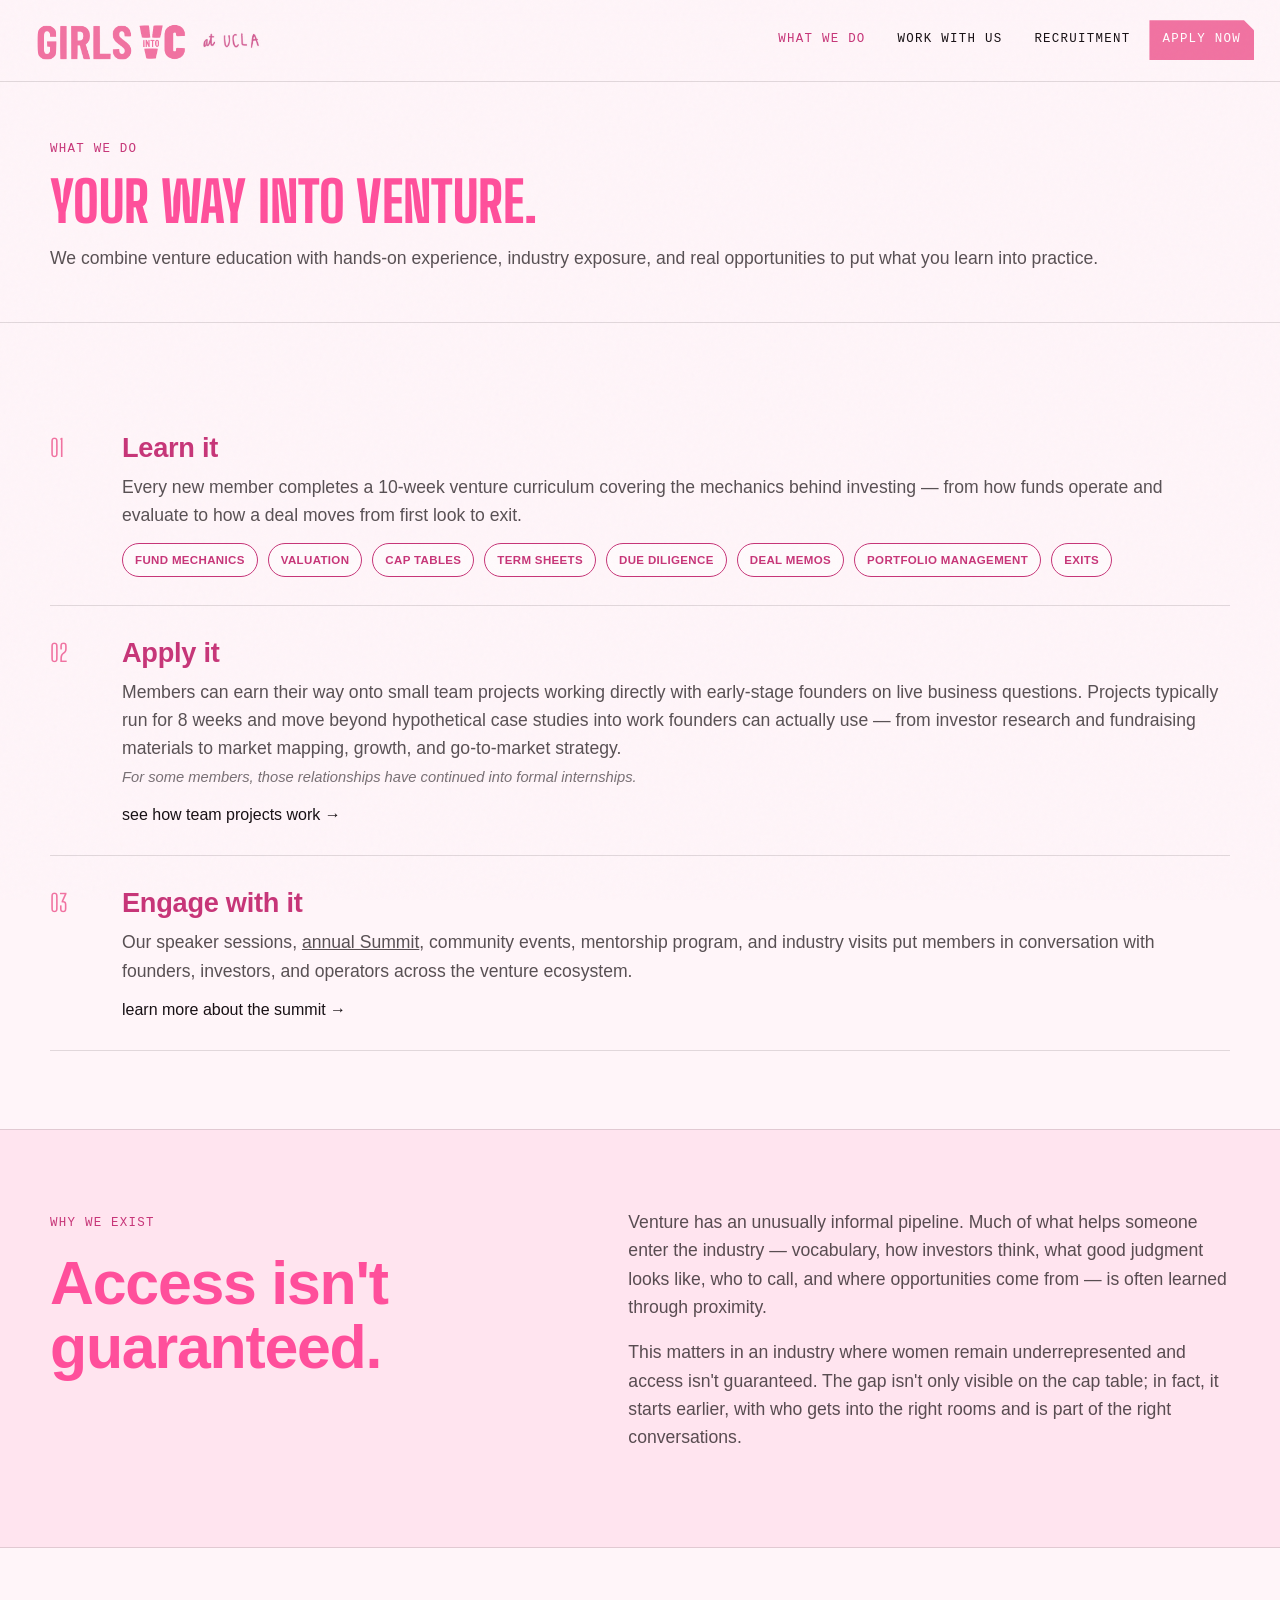
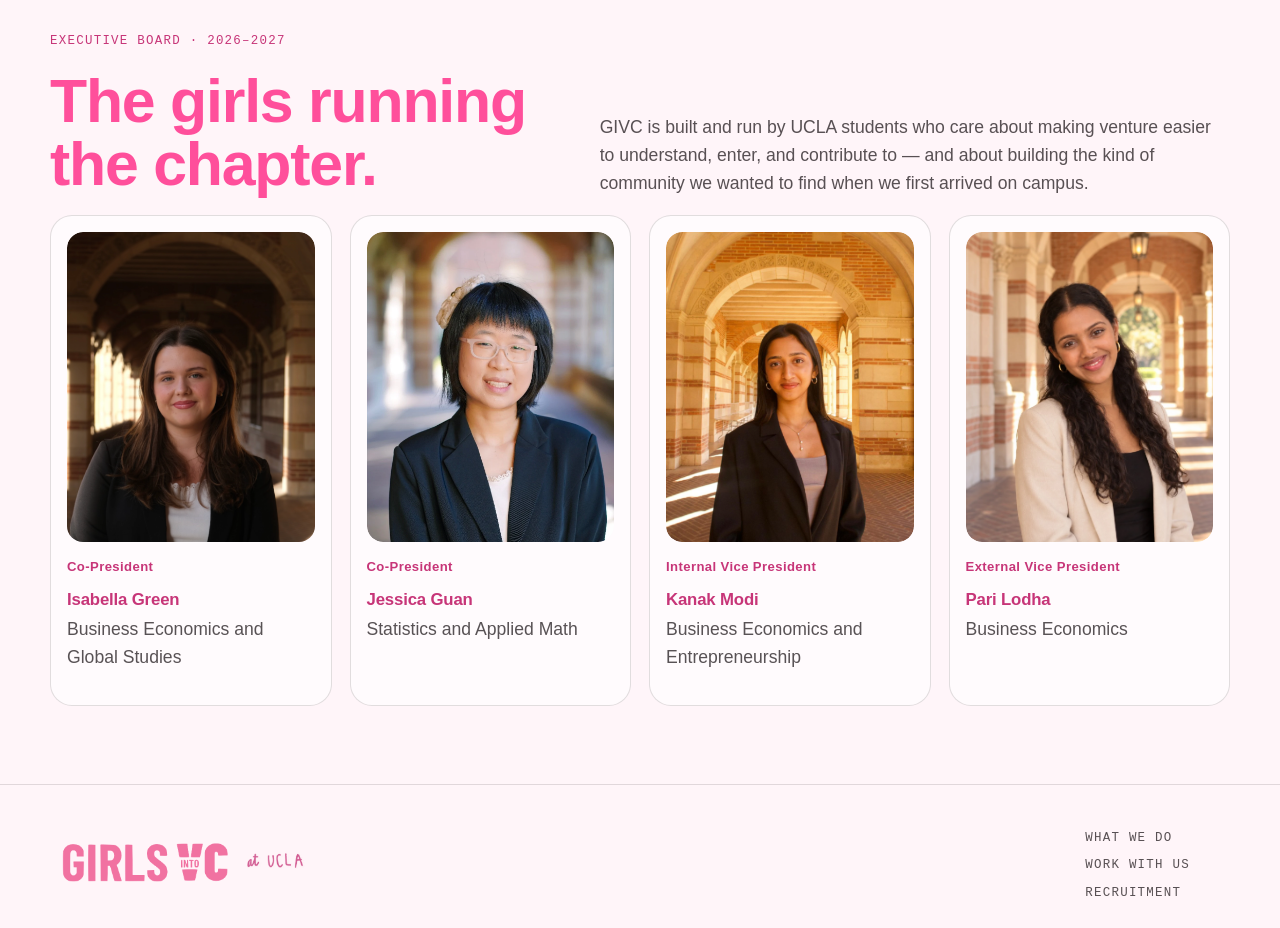
==== about.html @ 2d89b0a5 "Fix testimonial spacing/casing, update Kanak's major, trim recruitment copy - Loosen the gap/margin " ====
<!DOCTYPE html>
<html lang="en">
<head>
<meta charset="UTF-8">
<meta name="viewport" content="width=device-width, initial-scale=1.0">
<title>What We Do | Girls Into VC at UCLA</title>
<meta name="description" content="What Girls Into VC at UCLA actually does — the curriculum, the projects, the team behind it.">
<link rel="stylesheet" href="styles.css">
</head>
<body>
  <nav class="site-nav">
    <a class="nav-logo" href="index.html" aria-label="Girls Into VC at UCLA home">
      <img src="images/givc-logo-transparent.png" alt="Girls Into VC">
      <img class="at-ucla-badge" src="images/at-ucla-pink-text.webp" alt="at UCLA">
    </a>
    <button class="nav-toggle" type="button" aria-label="Open menu" aria-expanded="false"><span></span></button>
    <div class="nav-links" aria-label="Primary navigation">
      <a class="current" href="about.html">what we do</a>
      <a href="work-with-us.html">work with us</a>
      <a href="recruitment.html">recruitment</a>
      <a class="nav-cta" href="recruitment.html#apply">apply now</a>
    </div>
  </nav>

  <header class="page-hero hero-compact">
    <div class="wrap reveal">
      <p class="eyebrow">what we do</p>
      <h1>Your way into venture.</h1>
      <p>We combine venture education with hands-on experience, industry exposure, and real opportunities to put what you learn into practice.</p>
    </div>
  </header>

  <main>
    <!-- THE FOUR STEPS -->
    <section class="section">
      <div class="wrap">
        <div class="staircase">
          <article class="staircase-step reveal">
            <span class="staircase-num">01</span>
            <div class="staircase-body">
              <h3>Learn it</h3>
              <p>Every new member completes a 10-week venture curriculum covering the mechanics behind investing — from how funds operate and evaluate to how a deal moves from first look to exit.</p>
              <div class="hero-kicker" style="margin-top:14px; margin-bottom:0;">
                <span class="pill" style="text-transform:uppercase;">fund mechanics</span>
                <span class="pill" style="text-transform:uppercase;">valuation</span>
                <span class="pill" style="text-transform:uppercase;">cap tables</span>
                <span class="pill" style="text-transform:uppercase;">term sheets</span>
                <span class="pill" style="text-transform:uppercase;">due diligence</span>
                <span class="pill" style="text-transform:uppercase;">deal memos</span>
                <span class="pill" style="text-transform:uppercase;">portfolio management</span>
                <span class="pill" style="text-transform:uppercase;">exits</span>
              </div>
            </div>
          </article>

          <article class="staircase-step reveal">
            <span class="staircase-num">02</span>
            <div class="staircase-body">
              <h3>Apply it</h3>
              <p>Members can earn their way onto small team projects working directly with early-stage founders on live business questions. Projects typically run for 8 weeks and move beyond hypothetical case studies into work founders can actually use — from investor research and fundraising materials to market mapping, growth, and go-to-market strategy.</p>
              <p style="font-style:italic; color:var(--muted); font-size:0.92rem;">For some members, those relationships have continued into formal internships.</p>
              <a href="work-with-us.html#testimonials" class="quicklinks" style="display:inline-block; margin-top:8px;">see how team projects work →</a>
            </div>
          </article>

          <article class="staircase-step reveal">
            <span class="staircase-num">03</span>
            <div class="staircase-body">
              <h3>Engage with it</h3>
              <p>Our speaker sessions, <a href="https://docs.google.com/document/d/1oYAmvfQmkn3XnfbF5a9_8lpJH3d6oWMxMh4d_36EObQ/edit?tab=t.0#heading=h.f1riwa4eept9" target="_blank" rel="noopener" style="text-decoration:underline;">annual Summit</a>, community events, mentorship program, and industry visits put members in conversation with founders, investors, and operators across the venture ecosystem.</p>
              <a href="https://docs.google.com/document/d/1oYAmvfQmkn3XnfbF5a9_8lpJH3d6oWMxMh4d_36EObQ/edit?tab=t.0#heading=h.f1riwa4eept9" target="_blank" rel="noopener" class="quicklinks" style="display:inline-block; margin-top:8px;">learn more about the summit →</a>
            </div>
          </article>
        </div>
      </div>
    </section>

    <!-- WHY WE EXIST -->
    <section class="section pink">
      <div class="wrap split">
        <div class="reveal">
          <p class="eyebrow">why we exist</p>
          <h2>Access isn't guaranteed.</h2>
        </div>
        <div class="reveal">
          <p class="body-copy">Venture has an unusually informal pipeline. Much of what helps someone enter the industry — vocabulary, how investors think, what good judgment looks like, who to call, and where opportunities come from — is often learned through proximity.</p>
          <p class="body-copy">This matters in an industry where women remain underrepresented and access isn't guaranteed. The gap isn't only visible on the cap table; in fact, it starts earlier, with who gets into the right rooms and is part of the right conversations.</p>
        </div>
      </div>
    </section>

    <!-- EXECUTIVE BOARD -->
    <section class="section" id="board">
      <div class="wrap">
        <div class="section-head reveal">
          <div>
            <p class="eyebrow">executive board · 2026–2027</p>
            <h2>The girls running the chapter.</h2>
          </div>
          <p class="body-copy">GIVC is built and run by UCLA students who care about making venture easier to understand, enter, and contribute to — and about building the kind of community we wanted to find when we first arrived on campus.</p>
        </div>
        <div class="exec-grid">
          <article class="exec-card reveal">
            <div class="exec-photo"><img src="images/board/isabella-green.webp" alt="Isabella Green" style="width:100%; height:100%; object-fit:cover; border-radius:16px;"></div>
            <p class="member-meta" style="text-transform:none;">Co-President</p>
            <h3>Isabella Green</h3>
            <p style="margin-top:4px;">Business Economics and Global Studies</p>
          </article>
          <article class="exec-card reveal">
            <div class="exec-photo"><img src="images/board/jessica-guan.webp" alt="Jessica Guan" style="width:100%; height:100%; object-fit:cover; border-radius:16px;"></div>
            <p class="member-meta" style="text-transform:none;">Co-President</p>
            <h3>Jessica Guan</h3>
            <p style="margin-top:4px;">Statistics and Applied Math</p>
          </article>
          <article class="exec-card reveal">
            <div class="exec-photo"><img src="images/board/kanak-modi.webp" alt="Kanak Modi" style="width:100%; height:100%; object-fit:cover; border-radius:16px;"></div>
            <p class="member-meta" style="text-transform:none;">Internal Vice President</p>
            <h3>Kanak Modi</h3>
            <p style="margin-top:4px;">Business Economics and Entrepreneurship</p>
          </article>
          <article class="exec-card reveal">
            <div class="exec-photo"><img src="images/board/pari-lodha.webp" alt="Pari Lodha" style="width:100%; height:100%; object-fit:cover; border-radius:16px;"></div>
            <p class="member-meta" style="text-transform:none;">External Vice President</p>
            <h3>Pari Lodha</h3>
            <p style="margin-top:4px;">Business Economics</p>
          </article>
        </div>
      </div>
    </section>

  </main>

  <footer class="site-footer">
    <div class="wrap footer-grid">
      <a class="footer-logo" href="index.html"><img src="images/givc-logo-transparent.png" alt="Girls Into VC"><img class="at-ucla-badge" src="images/at-ucla-pink-text.webp" alt="at UCLA"></a>
      <div class="footer-links">
        <a href="about.html">what we do</a>
        <a href="work-with-us.html">work with us</a>
        <a href="recruitment.html">recruitment</a>
      </div>
    </div>  </footer>
  <script src="script.js"></script>
</body>
</html>
---- styles.css ----
@import url('https://fonts.googleapis.com/css2?family=Big+Shoulders+Display:wght@600;700;800;900&family=Inter:ital,wght@0,400;0,500;0,600;0,700;0,800;1,500&display=swap');

:root {
  --pink: #f172a1;
  --pink-deep: #c73578;
  --pink-hot: #ff4f9b;
  --pink-pale: #ffe4ef;
  --pink-wash: #fff5f9;
  --white: #ffffff;
  --ink: #171014;
  --muted: rgba(23, 16, 20, 0.58);
  --muted-strong: rgba(23, 16, 20, 0.72);
  --line: rgba(23, 16, 20, 0.13);
  --line-light: rgba(255, 255, 255, 0.34);
  --glass: rgba(255, 255, 255, 0.22);
  --container: 1180px;
  --taupe: #e6e2d9;
  /* One font, one job: the system (Apple) font reads everywhere. Big Shoulders
     Display is the single exception, reserved for titles so it keeps its punch. */
  --font-display: "Big Shoulders Display", "Arial Narrow", sans-serif;
  --font-sans: -apple-system, BlinkMacSystemFont, "SF Pro Text", "Helvetica Neue", "Segoe UI", sans-serif;
  --font-mono: ui-monospace, SFMono-Regular, "SF Mono", Menlo, Consolas, monospace;
  --ease: cubic-bezier(0.22, 1, 0.36, 1);

  /* Type scale — every small/UI text size on the site maps to one of these
     seven steps. Reach for a token before adding a new one-off rem value. */
  --text-3xs: 0.68rem;
  --text-2xs: 0.72rem;
  --text-xs: 0.76rem;
  --text-sm: 0.78rem;
  --text-base: 0.82rem;
  --text-md: 0.9rem;
  --text-lg: 1rem;
  /* The one shared size for a page's <h1> — every interior page uses the
     compact hero pattern, so there's a single hero-heading tier, not three. */
  --h1-size: clamp(2.1rem, 5.4vw, 3.5rem);
}

* { box-sizing: border-box; }

html { scroll-behavior: smooth; }

body {
  margin: 0;
  background: var(--pink-wash);
  color: var(--ink);
  font-family: var(--font-sans);
  font-size: 16px;
  font-weight: 400;
  line-height: 1.6;
  letter-spacing: 0;
  -webkit-font-smoothing: antialiased;
  overflow-x: hidden;
}

body::selection,
::selection {
  background: var(--ink);
  color: var(--white);
}

img { display: block; max-width: 100%; }
a { color: inherit; text-decoration: none; }
button { font: inherit; }
button { border: 0; background: none; color: inherit; cursor: pointer; }

body::before {
  content: "";
  position: fixed;
  inset: 0;
  z-index: 9000;
  opacity: 0.025;
  pointer-events: none;
  background-image: url("data:image/svg+xml,%3Csvg viewBox='0 0 256 256' xmlns='http://www.w3.org/2000/svg'%3E%3Cfilter id='n'%3E%3CfeTurbulence type='fractalNoise' baseFrequency='0.9' numOctaves='3' stitchTiles='stitch'/%3E%3C/filter%3E%3Crect width='100%25' height='100%25' filter='url(%23n)'/%3E%3C/svg%3E");
}

.wrap {
  width: min(100% - 32px, var(--container));
  margin: 0 auto;
}

.site-nav {
  position: sticky;
  top: 0;
  z-index: 40;
  display: flex;
  align-items: center;
  justify-content: space-between;
  min-height: 72px;
  padding: 12px 16px;
  border-bottom: 1px solid var(--line);
  background: rgba(255, 245, 249, 0.76);
  backdrop-filter: blur(24px) saturate(1.4);
}

.nav-logo {
  display: inline-flex;
  align-items: center;
  min-height: 44px;
  gap: 3px;
}

.nav-logo img { width: 170px; height: auto; }

.pill,
.small-caps,
.member-meta {
  font-family: var(--font-sans);
  font-weight: 600;
  letter-spacing: 0.03em;
  text-transform: lowercase;
}

/* "at UCLA" badge — the plain hand-drawn wordmark from Figma, recolored to
   --pink-deep so it reads against the pink-wash nav/footer background. */
.nav-logo img.at-ucla-badge,
.footer-logo img.at-ucla-badge {
  height: 19px;
  width: auto;
  flex-shrink: 0;
  margin-left: 2px;
}

.nav-toggle {
  display: grid;
  place-items: center;
  width: 46px;
  height: 46px;
  border: 1px solid var(--line);
  border-radius: 999px;
  background: rgba(255, 255, 255, 0.72);
}

.nav-toggle span,
.nav-toggle::before,
.nav-toggle::after {
  content: "";
  width: 18px;
  height: 2px;
  border-radius: 99px;
  background: var(--ink);
  transition: transform 220ms var(--ease), opacity 220ms ease;
}

.nav-toggle { gap: 4px; }
.site-nav.open .nav-toggle span { opacity: 0; }
.site-nav.open .nav-toggle::before { transform: translateY(6px) rotate(45deg); }
.site-nav.open .nav-toggle::after { transform: translateY(-6px) rotate(-45deg); }

.nav-links {
  position: fixed;
  inset: 72px 12px auto 12px;
  display: grid;
  gap: 8px;
  padding: 10px;
  border: 1px solid var(--line);
  border-radius: 18px;
  background: rgba(255, 255, 255, 0.84);
  backdrop-filter: blur(22px) saturate(1.3);
  box-shadow: 0 24px 70px rgba(199, 53, 120, 0.18);
  opacity: 0;
  pointer-events: none;
  transform: translateY(-10px);
  transition: opacity 220ms ease, transform 220ms var(--ease);
}

.site-nav.open .nav-links {
  opacity: 1;
  pointer-events: auto;
  transform: translateY(0);
}

.nav-links a {
  position: relative;
  display: flex;
  align-items: center;
  min-height: 44px;
  padding: 0 12px;
  border-radius: 12px;
  color: var(--ink);
}

.nav-links a:hover,
.nav-links a.current {
  color: var(--pink-deep);
}

/* Shared mono-label treatment — nav links, buttons, eyebrows, and footer
   links are all the same UI-chrome type (mono, uppercase, tracked out), so
   they share one declaration instead of each re-stating it. */
.eyebrow,
.btn,
.terra-cta,
.nav-links a,
.footer-links a {
  font-family: var(--font-mono);
  font-weight: 500;
  font-size: var(--text-sm);
  letter-spacing: 0.1em;
  text-transform: uppercase;
}

.nav-links a.nav-cta {
  justify-content: center;
  border-radius: 0;
  clip-path: polygon(0 0, calc(100% - 10px) 0, 100% 10px, 100% 100%, 0 100%);
  background: var(--pink) !important;
  color: var(--white) !important;
}

.nav-links a.nav-cta:hover {
  background: var(--pink-deep) !important;
}

h1, h2, h3, p { margin-top: 0; }

h1 {
  margin-bottom: 18px;
  color: var(--pink-hot);
  font-family: var(--font-display);
  font-weight: 800;
  letter-spacing: 0;
  text-transform: uppercase;
  font-size: var(--h1-size);
  line-height: 0.86;
}

h2 {
  margin-bottom: 18px;
  color: var(--pink-hot);
  font-family: var(--font-sans);
  font-weight: 800;
  letter-spacing: -0.02em;
  text-transform: none;
  font-size: clamp(2.1rem, 5.4vw, 3.8rem);
  line-height: 1.05;
}

h3 {
  margin-bottom: 10px;
  color: var(--pink-deep);
  font-family: var(--font-sans);
  font-weight: 600;
  letter-spacing: -0.01em;
  text-transform: none;
  font-size: clamp(1.3rem, 3vw, 1.7rem);
  line-height: 1.25;
}

p,
.body-copy,
.faq p,
.client-card p {
  color: var(--muted-strong);
  font-size: clamp(1rem, 1.4vw, 1.1rem);
  line-height: 1.6;
}

.lead {
  max-width: 720px;
  color: var(--ink);
  font-weight: 400;
  font-size: clamp(1.35rem, 2.6vw, 1.85rem);
  line-height: 1.45;
}

.body-copy { max-width: 640px; }

.section { padding: 78px 0; }
.section.pink {
  background: var(--pink-pale);
  border-block: 1px solid var(--line);
}

.eyebrow {
  display: inline-flex;
  align-items: center;
  margin: 0 0 18px;
  color: var(--pink-deep);
}

.eyebrow-lg { font-size: var(--text-lg); letter-spacing: 0.01em; }

/* Home page teaser titles ("Who are WE", "For INDUSTRY", "Apply NOW") — since
   those sections dropped their H2s, the eyebrow is now the section's title,
   so it reads much larger than the standard small-caps label size. Set in
   the Apple system font (not the mono UI-label font) in black, sentence
   case, with only the key word highlighted by .eyebrow-highlight below. */
.eyebrow-xl {
  font-family: var(--font-sans);
  font-weight: 800;
  text-transform: none;
  letter-spacing: -0.01em;
  color: var(--ink);
  font-size: clamp(1.8rem, 4.5vw, 2.75rem);
  margin-bottom: 0;
}

/* The one emphasized word in a home-page title — same sentence case as the
   rest of the heading, sitting on the hand-drawn pink oval asset so the oval
   always tracks the highlighted word. line-height:1 keeps the box hugging
   the glyphs instead of inheriting body's 1.6, which was inflating the oval. */
.eyebrow-highlight {
  position: relative;
  display: inline-block;
  min-width: 2.2em;
  text-align: center;
  line-height: 1;
  text-transform: none;
  padding: 0.12em 0.32em;
}

.eyebrow-highlight::before {
  content: "";
  position: absolute;
  z-index: -1;
  inset: -0.05em -0.15em;
  background: url("images/oval-highlight.webp") center / 100% 100% no-repeat;
}

/* Landing screen — Terra Labs hero layout (dot-matrix field, mono UI chrome), in pink */
.terra-hero {
  position: relative;
  overflow: hidden;
  isolation: isolate;
  background: var(--pink-wash);
  margin-bottom: 36px;
}

.terra-hero-inner {
  position: relative;
  z-index: 1;
  max-width: 640px;
  margin: 0 auto;
  text-align: center;
  padding-top: 36px;
  padding-bottom: 0;
}

/* Matches the hero-stamp-to-subhead gap (36px) exactly, instead of
   stacking the default .section padding-top (78px) on top of it. */

/* Hero stamp — the GIVC wordmark lockup from the givcucla Figma file:
   a torn-edge "stamp" card (the jagged silhouette is baked into the
   exported PNG's alpha channel, not a CSS clip-path) filled with the
   brand's halftone pink texture, with the white logo + a handwritten
   "at UCLA" tag centered on top. Full-bleed, edge to edge — no page
   margin around it. */
.hero-stamp {
  position: relative;
  width: 100%;
  aspect-ratio: 1319 / 546;
}

.hero-stamp-bg {
  display: block;
  width: 100%;
  height: 100%;
  object-fit: cover;
}

.hero-stamp-content {
  position: absolute;
  inset: 0;
  display: flex;
  flex-direction: column;
  align-items: center;
  justify-content: center;
  gap: 8px;
}

.hero-stamp-logo {
  width: 58%;
  height: auto;
}

.hero-stamp-tag {
  width: clamp(120px, 22vw, 170px);
  height: auto;
}

.terra-sub {
  font-family: var(--font-sans);
  font-size: clamp(1rem, 1.4vw, 1.1rem);
  line-height: 1.6;
  color: var(--muted-strong);
  max-width: 620px;
  margin: 0 auto 32px;
}

/* Hand-drawn highlighter oval around "UCLA" in the hero subhead — the
   actual marker-drawn asset from the givcucla Figma file (irregular,
   hand-drawn edges), not a CSS ellipse — reads far more charismatic. */
.oval-highlight {
  position: relative;
  display: inline-block;
  padding: 0 4px;
}

.oval-highlight::before {
  content: "";
  position: absolute;
  z-index: -1;
  inset: -0.2em -0.4em;
  background: url("images/oval-highlight.webp") center / 100% 100% no-repeat;
}

.terra-actions {
  display: flex;
  flex-wrap: wrap;
  justify-content: center;
  gap: 14px;
}

/* Shared button shape — a chamfered rectangle (top-right corner cut), not
   a pill. Every CTA sitewide (.btn and .terra-cta) uses this same silhouette
   so "join us" and "apply now" read as the same kind of button. */
.btn,
.terra-cta {
  clip-path: polygon(0 0, calc(100% - 16px) 0, 100% 16px, 100% 100%, 0 100%);
}

.terra-cta {
  display: inline-flex;
  align-items: center;
  gap: 8px;
  padding: 15px 26px;
  border: 1.5px solid var(--pink);
  color: var(--pink);
  background: var(--pink-wash);
  transition: background 220ms var(--ease), color 220ms var(--ease);
}

.terra-cta:hover { background: var(--pink); color: var(--white); }

.terra-cta-solid {
  background: var(--pink);
  color: var(--white);
}

.terra-cta-solid:hover { background: var(--pink-deep); color: var(--white); }

.hero-grid,
.split,
.section-head {
  display: grid;
  gap: 34px;
  align-items: start;
}

.hero-kicker {
  display: flex;
  flex-wrap: wrap;
  gap: 10px;
  margin-bottom: 18px;
}

.pill {
  display: inline-flex;
  align-items: center;
  min-height: 34px;
  padding: 0 12px;
  border: 1px solid currentColor;
  border-radius: 999px;
  background: rgba(255, 255, 255, 0.48);
  color: var(--pink-deep);
  font-size: var(--text-2xs);
}

.btn-row {
  display: flex;
  flex-wrap: wrap;
  gap: 12px;
}

.btn {
  display: inline-flex;
  align-items: center;
  justify-content: center;
  min-height: 50px;
  padding: 0 22px;
  border: 1px solid currentColor;
  line-height: 1;
  transition: transform 220ms var(--ease), background 220ms ease, color 220ms ease, border-color 220ms ease;
}

.btn:hover { transform: translateY(-2px); }
.btn-pink { background: var(--pink); color: var(--white); border-color: var(--pink); }
.btn-pink:hover { background: var(--pink-deep); border-color: var(--pink-deep); }
.btn-outline-pink { background: var(--white); color: var(--pink); border-color: var(--pink); }
.btn-outline-pink:hover { background: var(--pink); color: var(--white); }

.member-meta,
.small-caps {
  color: var(--pink-deep);
  font-size: var(--text-base);
}

.client-grid {
  display: grid;
  gap: 16px;
}

.client-card {
  padding: 28px;
  border: 1px solid var(--line);
  border-radius: 22px;
  background:
    radial-gradient(ellipse 120% 90% at 20% 0%, rgba(255, 79, 155, 0.08), transparent 65%),
    rgba(255, 255, 255, 0.78);
  box-shadow: 0 18px 54px rgba(199, 53, 120, 0.08);
  transition: transform 320ms var(--ease), box-shadow 320ms var(--ease), border-color 320ms ease;
}

.client-card:hover {
  transform: translateY(-4px);
  border-color: rgba(199, 53, 120, 0.28);
  box-shadow: 0 26px 64px rgba(199, 53, 120, 0.16);
}

/* Community section — a centered pile of polaroids. Opening the stack
   reveals a centered "meet the girls!" moment below the photos: the
   handwritten wordmark, the two star stickers, and a learn-more CTA, all
   fading in together. */
.community-photos {
  position: relative;
  text-align: center;
}

.community-star {
  position: absolute;
  width: 40px;
  height: auto;
  opacity: 0;
  transform: scale(0.5) rotate(-15deg);
  transition: opacity 360ms var(--ease) 80ms, transform 360ms var(--ease) 80ms;
  pointer-events: none;
  z-index: 5;
}

.community-mosaic.is-open .community-star {
  opacity: 1;
  transform: scale(1) rotate(-15deg);
}

.star-1 { top: 0; right: 8%; }
.star-2 { bottom: 4%; left: 6%; transform: scale(0.5) rotate(12deg); }
.community-mosaic.is-open .star-2 { transform: scale(1) rotate(12deg); }

.community-reveal {
  max-height: 0;
  opacity: 0;
  overflow: hidden;
  text-align: center;
  transition: max-height 420ms var(--ease), opacity 320ms var(--ease), margin-top 420ms ease;
}

.community-mosaic.is-open .community-reveal {
  max-height: 160px;
  opacity: 1;
  margin-top: 14px;
}

.community-reveal-text {
  display: inline-block;
  width: clamp(180px, 26vw, 260px);
  height: auto;
  margin: 12px auto 10px;
}

/* Scrapbook — a pile of polaroid prints, stacked to the right by default.
   Click (or Enter/Space) spreads them into a centered fan; click again to
   restack. Every .polaroid-wrap sits at a fixed anchor via absolute
   positioning, and only .transform moves — no layout shift — so both the
   stack and the spread animate smoothly. */
.polaroid-fan {
  position: relative;
  height: 360px;
  max-width: 720px;
  margin: 12px auto 0;
  cursor: pointer;
}

.polaroid-wrap {
  position: absolute;
  top: 0;
  left: 50%;
  transition: transform 480ms var(--ease);
}

.polaroid-wrap:nth-child(1) { transform: translateX(-50%) rotate(-6deg) translateY(4px); z-index: 4; }
.polaroid-wrap:nth-child(2) { transform: translateX(-50%) rotate(3deg); z-index: 3; }
.polaroid-wrap:nth-child(3) { transform: translateX(-50%) rotate(-2deg) translateY(3px); z-index: 2; }
.polaroid-wrap:nth-child(4) { transform: translateX(-50%) rotate(5deg) translateY(6px); z-index: 1; }

.polaroid-fan.is-open .polaroid-wrap:nth-child(1) { transform: translateX(calc(-50% - 250px)) rotate(-8deg); z-index: 1; }
.polaroid-fan.is-open .polaroid-wrap:nth-child(2) { transform: translateX(calc(-50% - 84px)) rotate(4deg); z-index: 2; }
.polaroid-fan.is-open .polaroid-wrap:nth-child(3) { transform: translateX(calc(-50% + 84px)) rotate(-3deg); z-index: 3; }
.polaroid-fan.is-open .polaroid-wrap:nth-child(4) { transform: translateX(calc(-50% + 250px)) rotate(9deg); z-index: 4; }

.polaroid {
  position: relative;
  width: 220px;
  padding: 12px 12px 46px;
  background: var(--pink-wash);
  border-radius: 2px;
  box-shadow: 0 4px 8px rgba(23, 16, 20, 0.12), 0 18px 34px rgba(23, 16, 20, 0.22);
  transition: transform 320ms var(--ease), box-shadow 320ms var(--ease);
}

.polaroid-fan.is-open .polaroid:hover {
  transform: translateY(-16px) scale(1.06);
  box-shadow: 0 26px 46px rgba(23, 16, 20, 0.3);
}

.polaroid img {
  display: block;
  width: 100%;
  aspect-ratio: 4 / 5;
  object-fit: cover;
  border-radius: 1px;
}

@media (max-width: 760px) {
  .polaroid-fan { height: 300px; }
  .polaroid { width: 168px; }
  .polaroid-fan.is-open .polaroid-wrap:nth-child(1) { transform: translateX(calc(-50% - 96px)) rotate(-8deg); }
  .polaroid-fan.is-open .polaroid-wrap:nth-child(2) { transform: translateX(calc(-50% - 32px)) rotate(4deg); }
  .polaroid-fan.is-open .polaroid-wrap:nth-child(3) { transform: translateX(calc(-50% + 32px)) rotate(-3deg); }
  .polaroid-fan.is-open .polaroid-wrap:nth-child(4) { transform: translateX(calc(-50% + 96px)) rotate(9deg); }
}

.testimonials-section {
  background: var(--pink-deep);
}

.testimonials-section > .wrap > .eyebrow { color: rgba(255, 255, 255, 0.85); }
.testimonials-section .eyebrow::before { background: rgba(255, 255, 255, 0.85); }

.tp-desc { color: rgba(255, 255, 255, 0.92); }
.testimonials-section .pill { background: rgba(255, 255, 255, 0.14); border-color: rgba(255, 255, 255, 0.32); color: #fff; }

.project-grid {
  display: grid;
  grid-template-columns: 1fr 1fr;
  gap: 18px;
  margin-top: 24px;
}

.project-card {
  background: rgba(255, 255, 255, 0.1);
  border: 1px solid rgba(255, 255, 255, 0.2);
  border-radius: 18px;
  padding: 22px;
}

.project-card-top {
  display: flex;
  align-items: center;
  gap: 16px;
  margin-bottom: 16px;
}

.project-card-top .small-caps {
  display: block;
  margin-bottom: 4px;
}

.tp-media-sm {
  flex-shrink: 0;
  width: 44px;
  height: 44px;
  border-radius: 50%;
  display: grid;
  place-items: center;
  color: rgba(255, 255, 255, 0.92);
  font-family: var(--font-display);
  font-size: 1.1rem;
}

/* Client logo badges — a real wordmark instead of a lettered avatar circle */
.tp-media-sm.tp-logo {
  width: 60px;
  height: 34px;
  border-radius: 8px;
  overflow: hidden;
}

.tp-logo img {
  width: 100%;
  height: 100%;
  object-fit: cover;
}

.project-card-top h3 { color: #fff; font-size: 1.02rem; margin-top: 2px; }
.project-card .small-caps { color: rgba(255, 255, 255, 0.7); text-transform: none; }
.tp-desc-sm { color: rgba(255, 255, 255, 0.9); font-size: var(--text-md); }

.testimonial-inline {
  margin-top: 12px;
  padding-top: 12px;
  border-top: 1px solid rgba(255, 255, 255, 0.22);
  color: #fff;
  font-style: italic;
  font-size: var(--text-md);
}

.testimonial-inline span {
  display: block;
  margin-top: 4px;
  font-style: normal;
  font-family: var(--font-sans);
  font-weight: 700;
  font-size: var(--text-2xs);
  text-transform: uppercase;
  letter-spacing: 0.04em;
  color: rgba(255, 255, 255, 0.7);
}

@media (max-width: 720px) {
  .project-grid { grid-template-columns: 1fr; }
}

.timeline-list { border-top: 1px solid var(--line); }

.timeline-row {
  display: flex;
  gap: 24px;
  align-items: baseline;
  padding: 16px 0;
  border-bottom: 1px solid var(--line);
}

.timeline-row .t-when {
  flex: 0 0 110px;
  display: flex;
  flex-direction: column;
  gap: 2px;
}

.timeline-row .t-date {
  font-family: var(--font-sans);
  font-weight: 800;
  font-size: var(--text-xs);
  letter-spacing: 0.04em;
  text-transform: uppercase;
  color: var(--pink-deep);
}

.timeline-row .t-time {
  font-family: var(--font-mono);
  font-size: var(--text-xs);
  color: var(--muted);
}

.timeline-row h3 {
  font-size: 1rem;
  margin-bottom: 0;
}

.timeline-row .t-tag {
  font-family: var(--font-mono);
  font-size: var(--text-3xs);
  font-weight: 500;
  color: var(--muted);
  text-transform: none;
}

@media (max-width: 560px) {
  .timeline-row { flex-direction: column; gap: 4px; }
  .timeline-row .t-when { flex: none; flex-direction: row; gap: 8px; }
}

.staircase { display: flex; flex-direction: column; }

.staircase-step {
  display: flex;
  gap: 24px;
  align-items: baseline;
  padding: 28px 0;
  border-bottom: 1px solid var(--line);
}

.staircase-num {
  flex-shrink: 0;
  width: 48px;
  font-family: var(--font-display);
  font-size: 1.5rem;
  color: var(--pink);
}

.staircase-body h3 { margin-bottom: 8px; }
.staircase-body p { margin-bottom: 4px; }

@media (max-width: 760px) {
  .staircase-step { flex-direction: column; gap: 8px; }
  .staircase-num { width: auto; }
}

.partner-grid {
  display: grid;
  grid-template-columns: repeat(2, 1fr);
  gap: 16px;
}

.partner-block {
  padding: 24px;
  border: 1px solid var(--line);
  border-radius: 16px;
  background: rgba(255, 255, 255, 0.6);
  transition: transform 220ms var(--ease), border-color 220ms ease, background 220ms ease;
}

.partner-num {
  display: block;
  margin-bottom: 10px;
  font-family: var(--font-display);
  font-size: 1.3rem;
  color: var(--pink);
}

.partner-block h3 { margin-bottom: 0; font-size: 1.1rem; }

.partner-block p {
  margin-top: 8px;
  color: var(--muted-strong);
  font-size: var(--text-md);
  line-height: 1.5;
}

.partner-block:hover {
  transform: translateY(-4px);
  border-color: rgba(199, 53, 120, 0.3);
  background: rgba(255, 255, 255, 0.85);
}

@media (max-width: 560px) {
  .partner-grid { grid-template-columns: 1fr; }
}

.quicklinks {
  display: flex;
  flex-wrap: wrap;
  gap: 20px;
  margin-top: 14px;
}

.quicklinks a {
  position: relative;
  color: var(--pink-deep);
  font-family: var(--font-sans);
  font-weight: 700;
  font-size: var(--text-base);
  letter-spacing: 0.02em;
  border-bottom: 1px solid currentColor;
  padding-bottom: 2px;
  transition: opacity 220ms ease;
}

.quicklinks a:hover { opacity: 0.65; }

.exec-grid {
  display: grid;
  grid-template-columns: repeat(2, 1fr);
  gap: 18px;
}

.exec-card {
  border: 1px solid var(--line);
  border-radius: 22px;
  padding: 16px;
  background: rgba(255, 255, 255, 0.6);
  transition: transform 320ms var(--ease), box-shadow 320ms var(--ease);
}

.exec-card:hover {
  transform: translateY(-4px);
  box-shadow: 0 26px 64px rgba(199, 53, 120, 0.16);
}

.exec-photo {
  display: grid;
  place-items: center;
  aspect-ratio: 4 / 5;
  margin-bottom: 14px;
  border-radius: 16px;
  overflow: hidden;
}

.exec-card h3 { margin-bottom: 0; font-size: 1.05rem; }

@media (min-width: 720px) {
  .exec-grid { grid-template-columns: repeat(4, 1fr); }
}

.page-hero {
  padding: 68px 0 44px;
  border-bottom: 1px solid var(--line);
  background: var(--pink-wash);
}

.page-hero .lead { max-width: 980px; }

.hero-compact { padding: 52px 0 32px; }

.faq {
  display: grid;
  gap: 10px;
  max-width: 880px;
}

.faq details {
  border: 1px solid var(--line);
  border-radius: 16px;
  background: var(--white);
  transition: border-color 220ms ease;
}

.faq details[open],
.faq details:hover {
  border-color: rgba(199, 53, 120, 0.3);
}

.faq summary {
  min-height: 58px;
  padding: 18px;
  color: var(--ink);
  cursor: pointer;
  font-weight: 600;
  font-size: 1.05rem;
}

.faq p {
  margin: 0;
  padding: 0 18px 18px;
}

.site-footer {
  padding: 44px 0 28px;
  background: var(--pink-wash);
  border-top: 1px solid var(--line);
}

.footer-grid {
  display: grid;
  gap: 28px;
  align-items: start;
}

.footer-contact {
  display: grid;
  gap: 12px;
}

.footer-contact .eyebrow { margin: 0; }

.footer-logo {
  display: inline-flex;
  align-items: center;
  gap: 3px;
}

.footer-logo img { width: 190px; }

.footer-socials {
  display: flex;
  align-items: center;
  gap: 14px;
}

.footer-socials a {
  display: flex;
  align-items: center;
  justify-content: center;
  transition: transform 220ms var(--ease);
}

.footer-socials a:hover { transform: translateY(-4px) scale(1.08); }

.footer-socials img {
  width: 32px;
  height: 32px;
  max-width: none;
  object-fit: contain;
  filter: drop-shadow(0 3px 8px rgba(23, 16, 20, 0.22));
}

.footer-links {
  display: grid;
  gap: 8px;
}

.footer-links a {
  display: inline-block;
  width: fit-content;
  color: var(--muted-strong);
}

.footer-links a:hover { color: var(--pink-deep); }

.reveal {
  opacity: 0;
  transform: translateY(24px);
  transition: opacity 700ms ease, transform 700ms var(--ease);
}

.reveal.visible {
  opacity: 1;
  transform: translateY(0);
}

@media (min-width: 720px) {
  .wrap { width: min(100% - 56px, var(--container)); }
  .hero-grid,
  .split { grid-template-columns: 0.95fr 1.05fr; }
  .section-head { grid-template-columns: 0.9fr 1.1fr; align-items: end; }
  .footer-grid { grid-template-columns: auto 1fr auto; align-items: start; gap: 40px; }
  .footer-links { justify-self: end; }
}

@media (min-width: 760px) {
  .site-nav { padding-inline: 20px; }
  .nav-toggle { display: none; }
  .nav-links {
    position: static;
    display: flex;
    align-items: center;
    gap: 2px;
    padding: 0;
    border: 0;
    border-radius: 0;
    background: transparent;
    box-shadow: none;
    opacity: 1;
    pointer-events: auto;
    transform: none;
    backdrop-filter: none;
  }
  .nav-links a { min-height: 40px; padding-inline: 10px; }
}

@media (min-width: 980px) {
  .site-nav { padding-inline: 26px; }
  .nav-links { gap: 6px; }
  .nav-links a { padding-inline: 13px; }
}

@media (max-width: 560px) {
  .at-ucla-badge { display: none; }
  .nav-logo img { width: 146px; }
}

@media (prefers-reduced-motion: reduce) {
  *, *::before, *::after {
    animation-duration: 0.01ms !important;
    animation-iteration-count: 1 !important;
    scroll-behavior: auto !important;
    transition-duration: 0.01ms !important;
  }
}
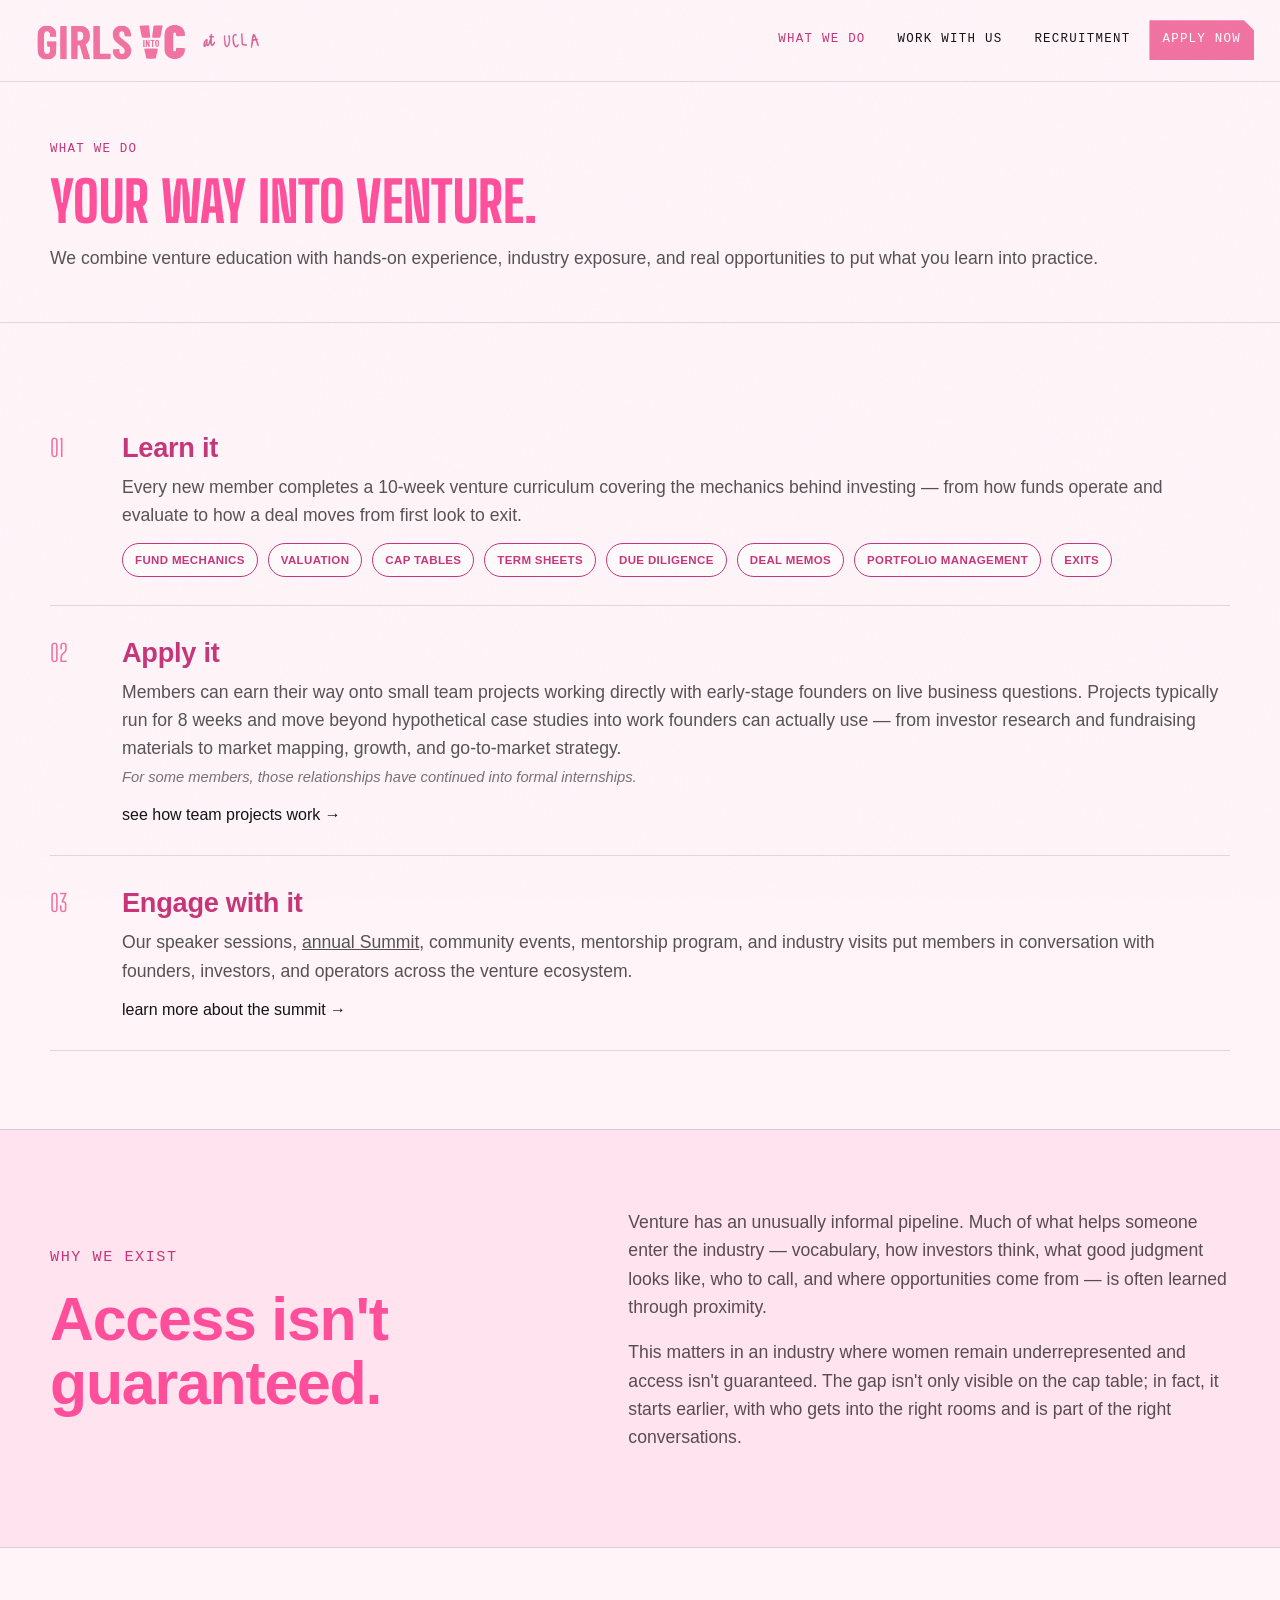
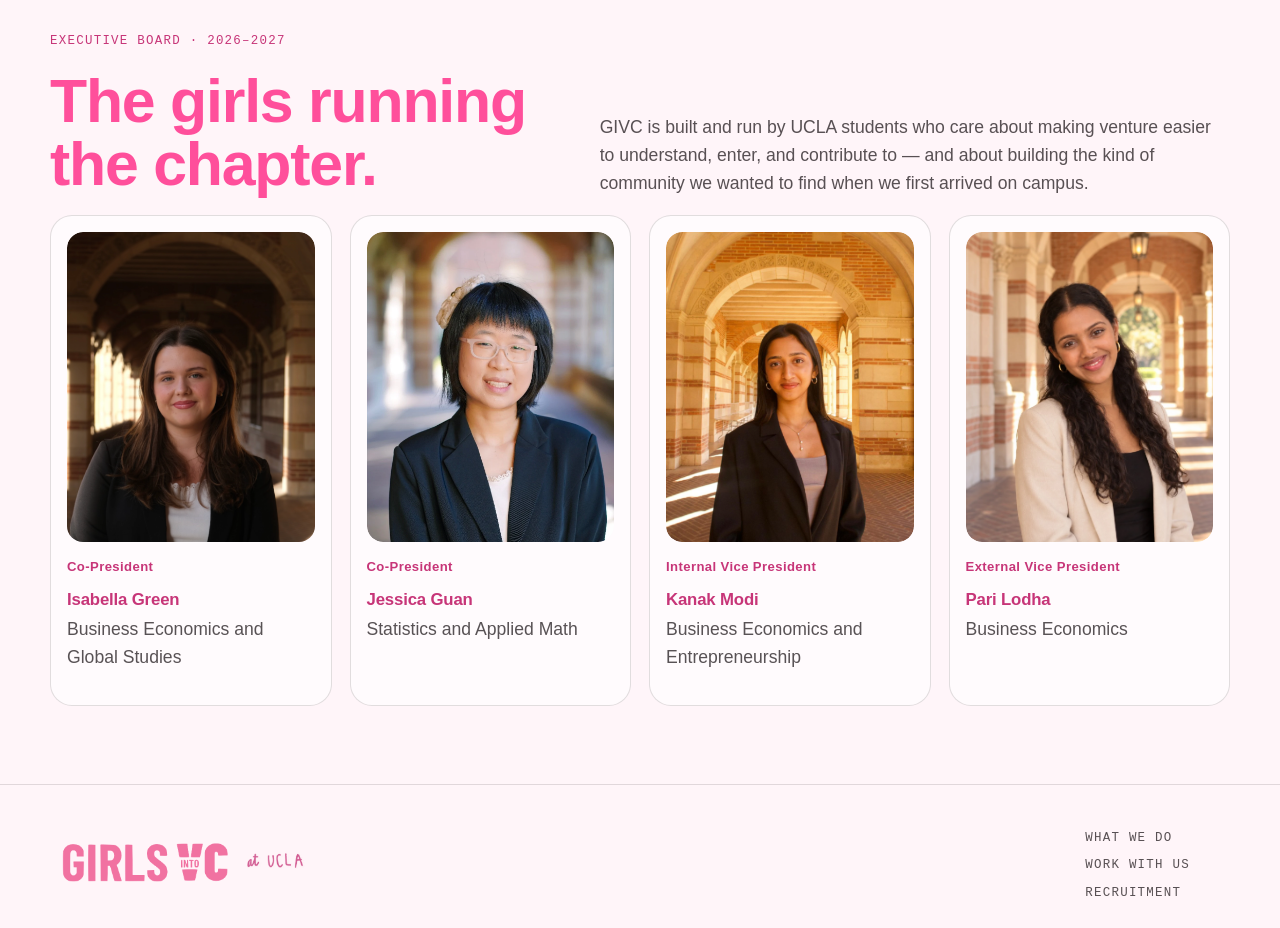
==== commit 9da47f12: "Wire up real apply form, update contact email, polish recruitment/about copy - Apply now on the recr" ====
--- a/about.html
+++ b/about.html
@@ -77,9 +77,9 @@
 
     <!-- WHY WE EXIST -->
     <section class="section pink">
-      <div class="wrap split">
+      <div class="wrap split" style="align-items:center;">
         <div class="reveal">
-          <p class="eyebrow">why we exist</p>
+          <p class="eyebrow" style="font-size:0.95rem;">why we exist</p>
           <h2>Access isn't guaranteed.</h2>
         </div>
         <div class="reveal">
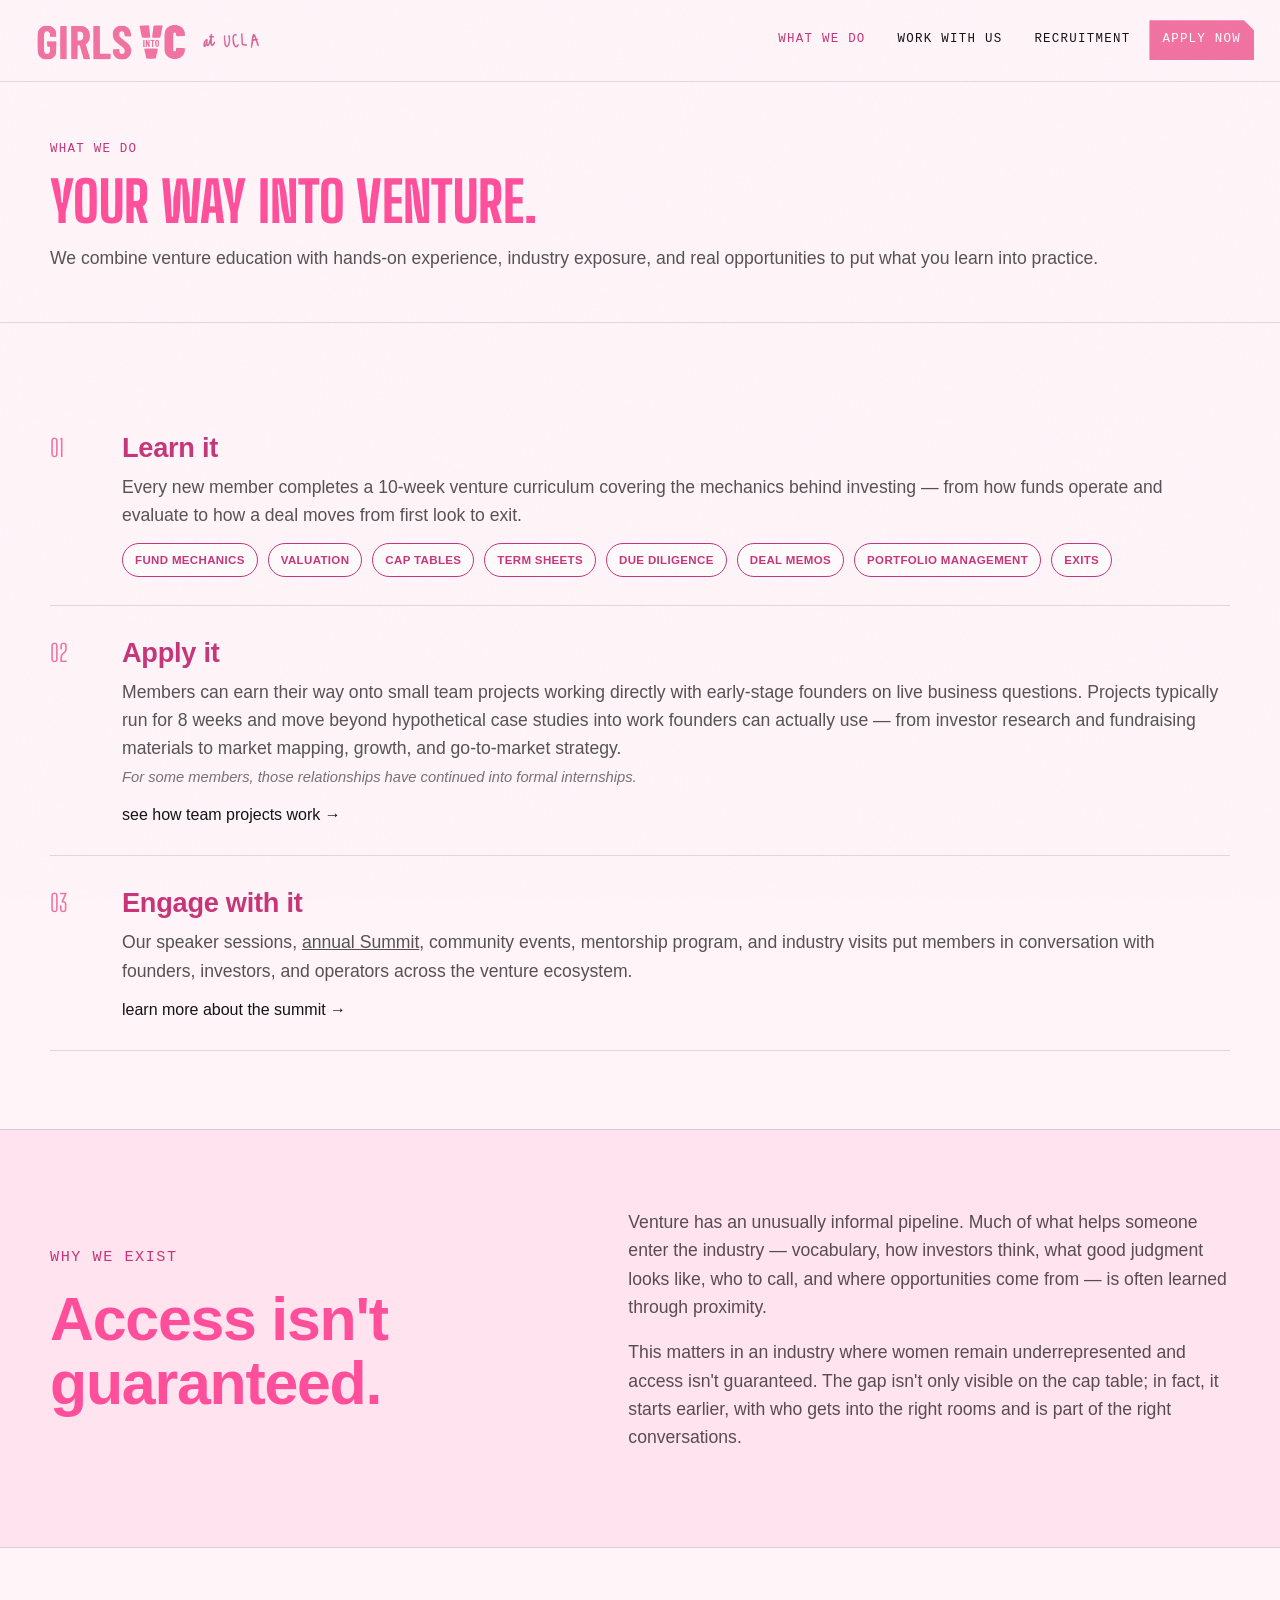
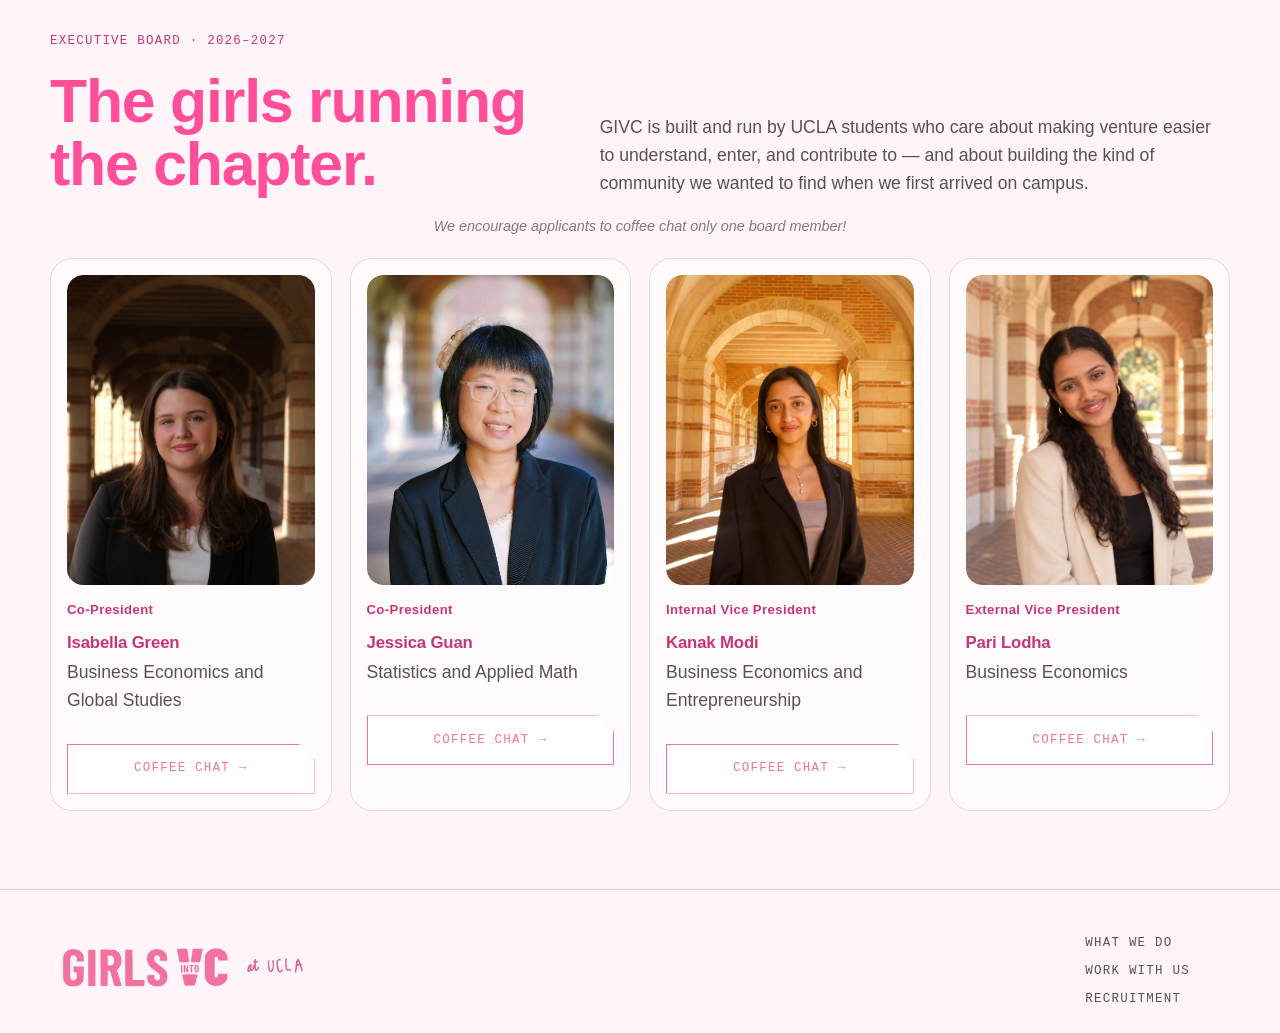
==== commit 18880686: "Restyle photo stack away from polaroid look, add board coffee chat links - Community photo stack dro" ====
--- a/about.html
+++ b/about.html
@@ -99,30 +99,35 @@
           </div>
           <p class="body-copy">GIVC is built and run by UCLA students who care about making venture easier to understand, enter, and contribute to — and about building the kind of community we wanted to find when we first arrived on campus.</p>
         </div>
+        <p class="reveal" style="text-align:center; font-style:italic; opacity:0.75; font-size:0.9rem; margin-bottom:20px;">We encourage applicants to coffee chat only one board member!</p>
         <div class="exec-grid">
           <article class="exec-card reveal">
             <div class="exec-photo"><img src="images/board/isabella-green.webp" alt="Isabella Green" style="width:100%; height:100%; object-fit:cover; border-radius:16px;"></div>
             <p class="member-meta" style="text-transform:none;">Co-President</p>
             <h3>Isabella Green</h3>
             <p style="margin-top:4px;">Business Economics and Global Studies</p>
+            <a class="btn btn-outline-pink" style="margin-top:12px; width:100%;" href="#" target="_blank" rel="noopener">coffee chat →</a>
           </article>
           <article class="exec-card reveal">
             <div class="exec-photo"><img src="images/board/jessica-guan.webp" alt="Jessica Guan" style="width:100%; height:100%; object-fit:cover; border-radius:16px;"></div>
             <p class="member-meta" style="text-transform:none;">Co-President</p>
             <h3>Jessica Guan</h3>
             <p style="margin-top:4px;">Statistics and Applied Math</p>
+            <a class="btn btn-outline-pink" style="margin-top:12px; width:100%;" href="#" target="_blank" rel="noopener">coffee chat →</a>
           </article>
           <article class="exec-card reveal">
             <div class="exec-photo"><img src="images/board/kanak-modi.webp" alt="Kanak Modi" style="width:100%; height:100%; object-fit:cover; border-radius:16px;"></div>
             <p class="member-meta" style="text-transform:none;">Internal Vice President</p>
             <h3>Kanak Modi</h3>
             <p style="margin-top:4px;">Business Economics and Entrepreneurship</p>
+            <a class="btn btn-outline-pink" style="margin-top:12px; width:100%;" href="https://cal.com/kanakmodi/15min" target="_blank" rel="noopener">coffee chat →</a>
           </article>
           <article class="exec-card reveal">
             <div class="exec-photo"><img src="images/board/pari-lodha.webp" alt="Pari Lodha" style="width:100%; height:100%; object-fit:cover; border-radius:16px;"></div>
             <p class="member-meta" style="text-transform:none;">External Vice President</p>
             <h3>Pari Lodha</h3>
             <p style="margin-top:4px;">Business Economics</p>
+            <a class="btn btn-outline-pink" style="margin-top:12px; width:100%;" href="#" target="_blank" rel="noopener">coffee chat →</a>
           </article>
         </div>
       </div>
--- a/styles.css
+++ b/styles.css
@@ -588,29 +588,30 @@
   transition: transform 480ms var(--ease);
 }
 
-.polaroid-wrap:nth-child(1) { transform: translateX(-50%) rotate(-6deg) translateY(4px); z-index: 4; }
-.polaroid-wrap:nth-child(2) { transform: translateX(-50%) rotate(3deg); z-index: 3; }
-.polaroid-wrap:nth-child(3) { transform: translateX(-50%) rotate(-2deg) translateY(3px); z-index: 2; }
-.polaroid-wrap:nth-child(4) { transform: translateX(-50%) rotate(5deg) translateY(6px); z-index: 1; }
-
-.polaroid-fan.is-open .polaroid-wrap:nth-child(1) { transform: translateX(calc(-50% - 250px)) rotate(-8deg); z-index: 1; }
-.polaroid-fan.is-open .polaroid-wrap:nth-child(2) { transform: translateX(calc(-50% - 84px)) rotate(4deg); z-index: 2; }
-.polaroid-fan.is-open .polaroid-wrap:nth-child(3) { transform: translateX(calc(-50% + 84px)) rotate(-3deg); z-index: 3; }
-.polaroid-fan.is-open .polaroid-wrap:nth-child(4) { transform: translateX(calc(-50% + 250px)) rotate(9deg); z-index: 4; }
-
+.polaroid-wrap:nth-child(1) { transform: translateX(-50%) rotate(-3deg) translateY(2px); z-index: 4; }
+.polaroid-wrap:nth-child(2) { transform: translateX(-50%) rotate(1.5deg); z-index: 3; }
+.polaroid-wrap:nth-child(3) { transform: translateX(-50%) rotate(-1deg) translateY(1px); z-index: 2; }
+.polaroid-wrap:nth-child(4) { transform: translateX(-50%) rotate(2deg) translateY(3px); z-index: 1; }
+
+.polaroid-fan.is-open .polaroid-wrap:nth-child(1) { transform: translateX(calc(-50% - 250px)) rotate(-3deg); z-index: 1; }
+.polaroid-fan.is-open .polaroid-wrap:nth-child(2) { transform: translateX(calc(-50% - 84px)) rotate(1.5deg); z-index: 2; }
+.polaroid-fan.is-open .polaroid-wrap:nth-child(3) { transform: translateX(calc(-50% + 84px)) rotate(-1.5deg); z-index: 3; }
+.polaroid-fan.is-open .polaroid-wrap:nth-child(4) { transform: translateX(calc(-50% + 250px)) rotate(3deg); z-index: 4; }
+
+/* Clean, edge-to-edge photo cards — rounded corners and a soft shadow,
+   not the print-style white-bordered polaroid look. */
 .polaroid {
   position: relative;
   width: 220px;
-  padding: 12px 12px 46px;
-  background: var(--pink-wash);
-  border-radius: 2px;
-  box-shadow: 0 4px 8px rgba(23, 16, 20, 0.12), 0 18px 34px rgba(23, 16, 20, 0.22);
+  border-radius: 18px;
+  overflow: hidden;
+  box-shadow: 0 10px 24px rgba(23, 16, 20, 0.16), 0 2px 6px rgba(23, 16, 20, 0.1);
   transition: transform 320ms var(--ease), box-shadow 320ms var(--ease);
 }
 
 .polaroid-fan.is-open .polaroid:hover {
-  transform: translateY(-16px) scale(1.06);
-  box-shadow: 0 26px 46px rgba(23, 16, 20, 0.3);
+  transform: translateY(-12px) scale(1.04);
+  box-shadow: 0 20px 38px rgba(23, 16, 20, 0.22);
 }
 
 .polaroid img {
@@ -618,16 +619,15 @@
   width: 100%;
   aspect-ratio: 4 / 5;
   object-fit: cover;
-  border-radius: 1px;
 }
 
 @media (max-width: 760px) {
   .polaroid-fan { height: 300px; }
   .polaroid { width: 168px; }
-  .polaroid-fan.is-open .polaroid-wrap:nth-child(1) { transform: translateX(calc(-50% - 96px)) rotate(-8deg); }
-  .polaroid-fan.is-open .polaroid-wrap:nth-child(2) { transform: translateX(calc(-50% - 32px)) rotate(4deg); }
-  .polaroid-fan.is-open .polaroid-wrap:nth-child(3) { transform: translateX(calc(-50% + 32px)) rotate(-3deg); }
-  .polaroid-fan.is-open .polaroid-wrap:nth-child(4) { transform: translateX(calc(-50% + 96px)) rotate(9deg); }
+  .polaroid-fan.is-open .polaroid-wrap:nth-child(1) { transform: translateX(calc(-50% - 96px)) rotate(-3deg); }
+  .polaroid-fan.is-open .polaroid-wrap:nth-child(2) { transform: translateX(calc(-50% - 32px)) rotate(1.5deg); }
+  .polaroid-fan.is-open .polaroid-wrap:nth-child(3) { transform: translateX(calc(-50% + 32px)) rotate(-1.5deg); }
+  .polaroid-fan.is-open .polaroid-wrap:nth-child(4) { transform: translateX(calc(-50% + 96px)) rotate(3deg); }
 }
 
 .testimonials-section {
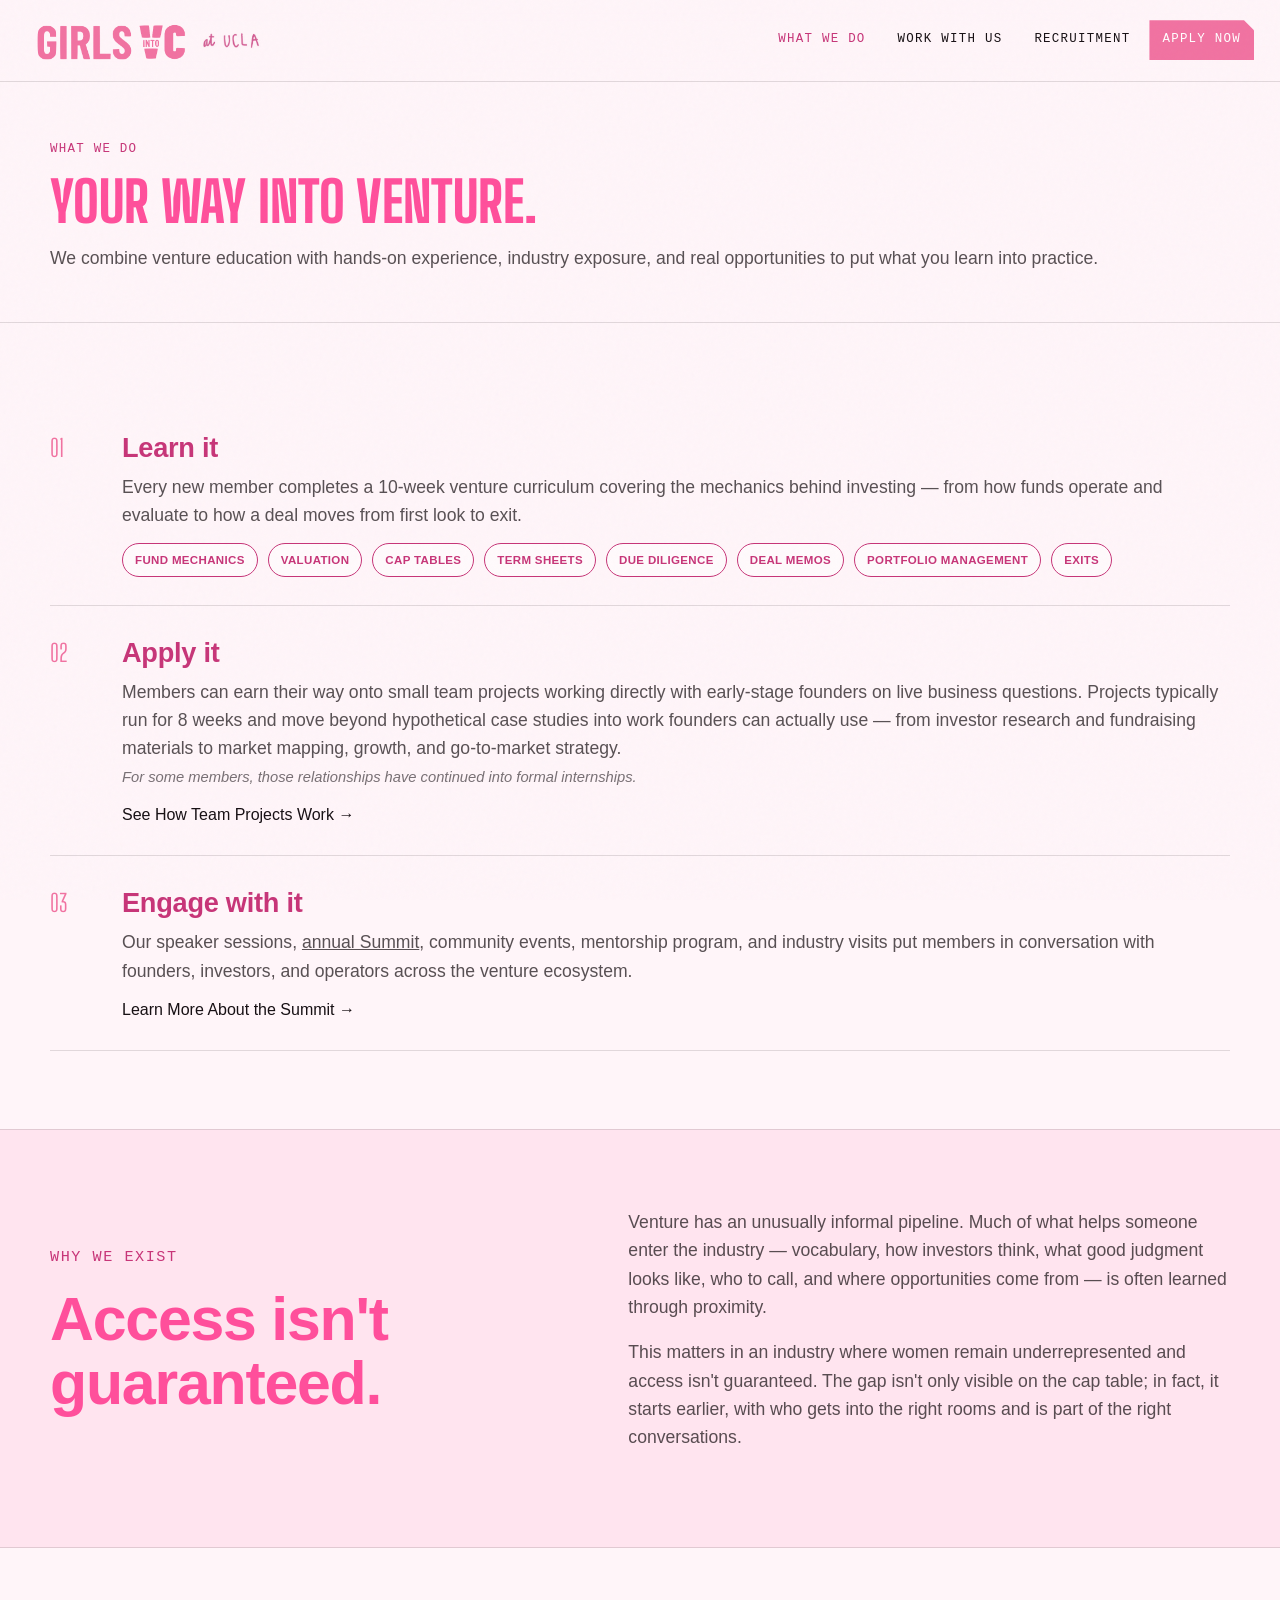
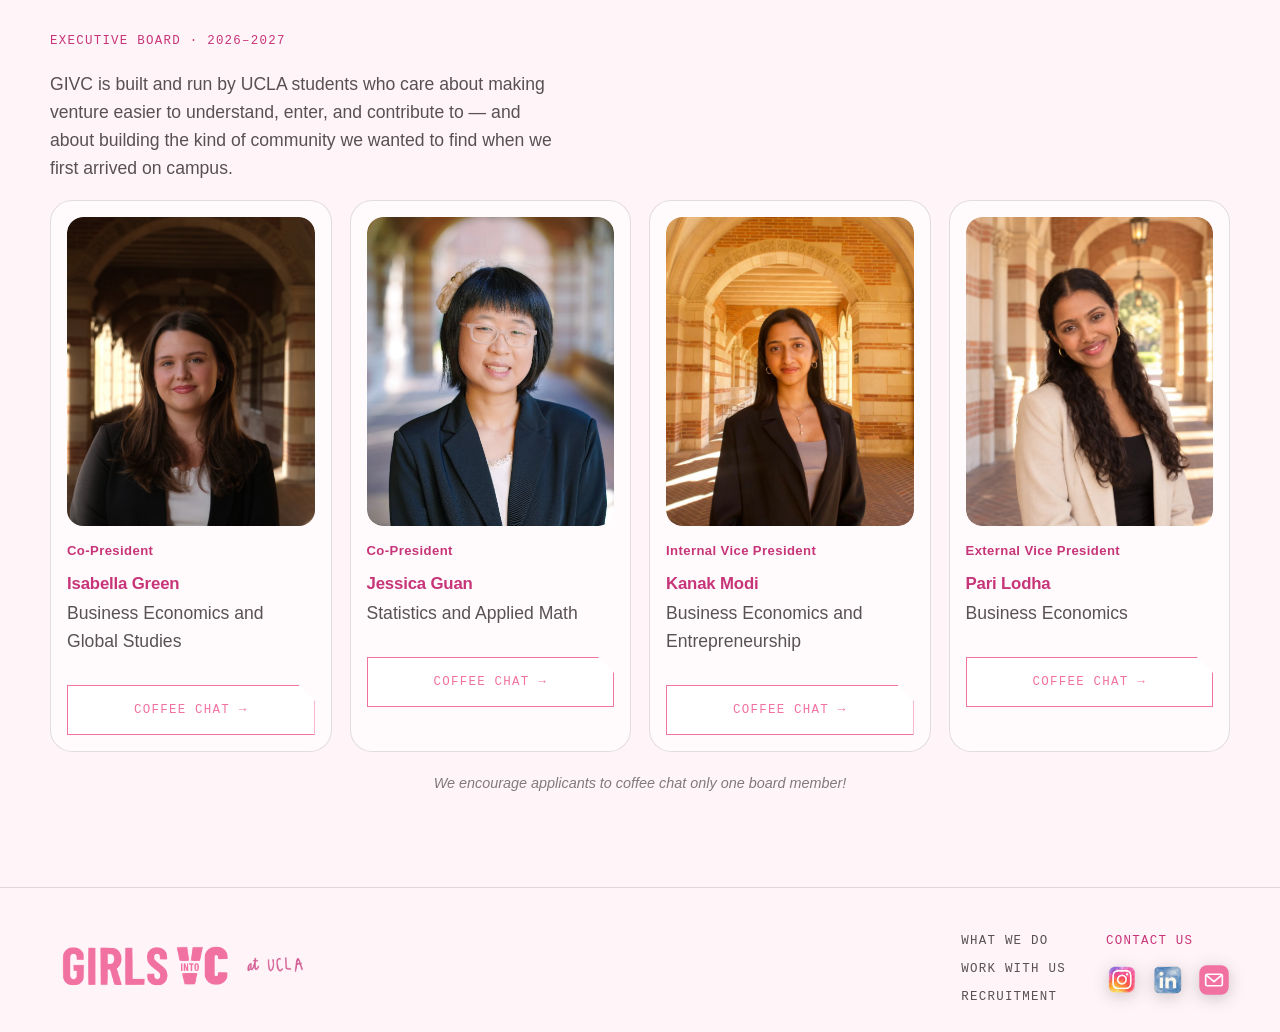
==== commit 04320179: "Add real content casing, new event photos, and footer socials sitewide - Sitewide sweep replacing lo" ====
--- a/about.html
+++ b/about.html
@@ -15,16 +15,16 @@
     </a>
     <button class="nav-toggle" type="button" aria-label="Open menu" aria-expanded="false"><span></span></button>
     <div class="nav-links" aria-label="Primary navigation">
-      <a class="current" href="about.html">what we do</a>
-      <a href="work-with-us.html">work with us</a>
-      <a href="recruitment.html">recruitment</a>
-      <a class="nav-cta" href="recruitment.html#apply">apply now</a>
+      <a class="current" href="about.html">What We Do</a>
+      <a href="work-with-us.html">Work With Us</a>
+      <a href="recruitment.html">Recruitment</a>
+      <a class="nav-cta" href="recruitment.html#apply">Apply Now</a>
     </div>
   </nav>
 
   <header class="page-hero hero-compact">
     <div class="wrap reveal">
-      <p class="eyebrow">what we do</p>
+      <p class="eyebrow">What We Do</p>
       <h1>Your way into venture.</h1>
       <p>We combine venture education with hands-on experience, industry exposure, and real opportunities to put what you learn into practice.</p>
     </div>
@@ -41,14 +41,14 @@
               <h3>Learn it</h3>
               <p>Every new member completes a 10-week venture curriculum covering the mechanics behind investing — from how funds operate and evaluate to how a deal moves from first look to exit.</p>
               <div class="hero-kicker" style="margin-top:14px; margin-bottom:0;">
-                <span class="pill" style="text-transform:uppercase;">fund mechanics</span>
-                <span class="pill" style="text-transform:uppercase;">valuation</span>
-                <span class="pill" style="text-transform:uppercase;">cap tables</span>
-                <span class="pill" style="text-transform:uppercase;">term sheets</span>
-                <span class="pill" style="text-transform:uppercase;">due diligence</span>
-                <span class="pill" style="text-transform:uppercase;">deal memos</span>
-                <span class="pill" style="text-transform:uppercase;">portfolio management</span>
-                <span class="pill" style="text-transform:uppercase;">exits</span>
+                <span class="pill" style="text-transform:uppercase;">Fund Mechanics</span>
+                <span class="pill" style="text-transform:uppercase;">Valuation</span>
+                <span class="pill" style="text-transform:uppercase;">Cap Tables</span>
+                <span class="pill" style="text-transform:uppercase;">Term Sheets</span>
+                <span class="pill" style="text-transform:uppercase;">Due Diligence</span>
+                <span class="pill" style="text-transform:uppercase;">Deal Memos</span>
+                <span class="pill" style="text-transform:uppercase;">Portfolio Management</span>
+                <span class="pill" style="text-transform:uppercase;">Exits</span>
               </div>
             </div>
           </article>
@@ -59,7 +59,7 @@
               <h3>Apply it</h3>
               <p>Members can earn their way onto small team projects working directly with early-stage founders on live business questions. Projects typically run for 8 weeks and move beyond hypothetical case studies into work founders can actually use — from investor research and fundraising materials to market mapping, growth, and go-to-market strategy.</p>
               <p style="font-style:italic; color:var(--muted); font-size:0.92rem;">For some members, those relationships have continued into formal internships.</p>
-              <a href="work-with-us.html#testimonials" class="quicklinks" style="display:inline-block; margin-top:8px;">see how team projects work →</a>
+              <a href="work-with-us.html#testimonials" class="quicklinks" style="display:inline-block; margin-top:8px;">See How Team Projects Work →</a>
             </div>
           </article>
 
@@ -68,7 +68,7 @@
             <div class="staircase-body">
               <h3>Engage with it</h3>
               <p>Our speaker sessions, <a href="https://docs.google.com/document/d/1oYAmvfQmkn3XnfbF5a9_8lpJH3d6oWMxMh4d_36EObQ/edit?tab=t.0#heading=h.f1riwa4eept9" target="_blank" rel="noopener" style="text-decoration:underline;">annual Summit</a>, community events, mentorship program, and industry visits put members in conversation with founders, investors, and operators across the venture ecosystem.</p>
-              <a href="https://docs.google.com/document/d/1oYAmvfQmkn3XnfbF5a9_8lpJH3d6oWMxMh4d_36EObQ/edit?tab=t.0#heading=h.f1riwa4eept9" target="_blank" rel="noopener" class="quicklinks" style="display:inline-block; margin-top:8px;">learn more about the summit →</a>
+              <a href="https://docs.google.com/document/d/1oYAmvfQmkn3XnfbF5a9_8lpJH3d6oWMxMh4d_36EObQ/edit?tab=t.0#heading=h.f1riwa4eept9" target="_blank" rel="noopener" class="quicklinks" style="display:inline-block; margin-top:8px;">Learn More About the Summit →</a>
             </div>
           </article>
         </div>
@@ -79,7 +79,7 @@
     <section class="section pink">
       <div class="wrap split" style="align-items:center;">
         <div class="reveal">
-          <p class="eyebrow" style="font-size:0.95rem;">why we exist</p>
+          <p class="eyebrow" style="font-size:0.95rem;">Why We Exist</p>
           <h2>Access isn't guaranteed.</h2>
         </div>
         <div class="reveal">
@@ -94,42 +94,41 @@
       <div class="wrap">
         <div class="section-head reveal">
           <div>
-            <p class="eyebrow">executive board · 2026–2027</p>
-            <h2>The girls running the chapter.</h2>
+            <p class="eyebrow">Executive Board · 2026–2027</p>
+            <p class="body-copy">GIVC is built and run by UCLA students who care about making venture easier to understand, enter, and contribute to — and about building the kind of community we wanted to find when we first arrived on campus.</p>
           </div>
-          <p class="body-copy">GIVC is built and run by UCLA students who care about making venture easier to understand, enter, and contribute to — and about building the kind of community we wanted to find when we first arrived on campus.</p>
         </div>
-        <p class="reveal" style="text-align:center; font-style:italic; opacity:0.75; font-size:0.9rem; margin-bottom:20px;">We encourage applicants to coffee chat only one board member!</p>
         <div class="exec-grid">
           <article class="exec-card reveal">
             <div class="exec-photo"><img src="images/board/isabella-green.webp" alt="Isabella Green" style="width:100%; height:100%; object-fit:cover; border-radius:16px;"></div>
             <p class="member-meta" style="text-transform:none;">Co-President</p>
             <h3>Isabella Green</h3>
             <p style="margin-top:4px;">Business Economics and Global Studies</p>
-            <a class="btn btn-outline-pink" style="margin-top:12px; width:100%;" href="#" target="_blank" rel="noopener">coffee chat →</a>
+            <a class="btn btn-outline-pink" style="margin-top:12px; width:100%;" href="https://cal.com/isabella-green/givc-coffee-chat" target="_blank" rel="noopener">Coffee Chat →</a>
           </article>
           <article class="exec-card reveal">
             <div class="exec-photo"><img src="images/board/jessica-guan.webp" alt="Jessica Guan" style="width:100%; height:100%; object-fit:cover; border-radius:16px;"></div>
             <p class="member-meta" style="text-transform:none;">Co-President</p>
             <h3>Jessica Guan</h3>
             <p style="margin-top:4px;">Statistics and Applied Math</p>
-            <a class="btn btn-outline-pink" style="margin-top:12px; width:100%;" href="#" target="_blank" rel="noopener">coffee chat →</a>
+            <a class="btn btn-outline-pink" style="margin-top:12px; width:100%;" href="#" target="_blank" rel="noopener">Coffee Chat →</a>
           </article>
           <article class="exec-card reveal">
             <div class="exec-photo"><img src="images/board/kanak-modi.webp" alt="Kanak Modi" style="width:100%; height:100%; object-fit:cover; border-radius:16px;"></div>
             <p class="member-meta" style="text-transform:none;">Internal Vice President</p>
             <h3>Kanak Modi</h3>
             <p style="margin-top:4px;">Business Economics and Entrepreneurship</p>
-            <a class="btn btn-outline-pink" style="margin-top:12px; width:100%;" href="https://cal.com/kanakmodi/15min" target="_blank" rel="noopener">coffee chat →</a>
+            <a class="btn btn-outline-pink" style="margin-top:12px; width:100%;" href="https://cal.com/kanakmodi/15min" target="_blank" rel="noopener">Coffee Chat →</a>
           </article>
           <article class="exec-card reveal">
             <div class="exec-photo"><img src="images/board/pari-lodha.webp" alt="Pari Lodha" style="width:100%; height:100%; object-fit:cover; border-radius:16px;"></div>
             <p class="member-meta" style="text-transform:none;">External Vice President</p>
             <h3>Pari Lodha</h3>
             <p style="margin-top:4px;">Business Economics</p>
-            <a class="btn btn-outline-pink" style="margin-top:12px; width:100%;" href="#" target="_blank" rel="noopener">coffee chat →</a>
+            <a class="btn btn-outline-pink" style="margin-top:12px; width:100%;" href="https://cal.com/pari-lodha-ehaahs/givc-coffee-chat" target="_blank" rel="noopener">Coffee Chat →</a>
           </article>
         </div>
+        <p class="reveal" style="text-align:center; font-style:italic; opacity:0.75; font-size:0.9rem; margin-top:20px;">We encourage applicants to coffee chat only one board member!</p>
       </div>
     </section>
 
@@ -139,9 +138,17 @@
     <div class="wrap footer-grid">
       <a class="footer-logo" href="index.html"><img src="images/givc-logo-transparent.png" alt="Girls Into VC"><img class="at-ucla-badge" src="images/at-ucla-pink-text.webp" alt="at UCLA"></a>
       <div class="footer-links">
-        <a href="about.html">what we do</a>
-        <a href="work-with-us.html">work with us</a>
-        <a href="recruitment.html">recruitment</a>
+        <a href="about.html">What We Do</a>
+        <a href="work-with-us.html">Work With Us</a>
+        <a href="recruitment.html">Recruitment</a>
+      </div>
+      <div class="footer-contact">
+        <p class="eyebrow">Contact Us</p>
+        <div class="footer-socials">
+          <a href="https://www.instagram.com/girlsintovc.ucla/" target="_blank" rel="noopener" title="instagram"><img src="images/social-instagram.webp" alt="Instagram"></a>
+          <a href="https://www.linkedin.com/company/girls-into-vc-at-ucla" target="_blank" rel="noopener" title="linkedin"><img src="images/social-linkedin.webp" alt="LinkedIn"></a>
+          <a href="mailto:girlsintovcatucla@gmail.com" title="email"><img src="images/social-email.svg" alt="Email"></a>
+        </div>
       </div>
     </div>  </footer>
   <script src="script.js"></script>
--- a/styles.css
+++ b/styles.css
@@ -621,6 +621,30 @@
   object-fit: cover;
 }
 
+.summit-photos {
+  display: grid;
+  grid-template-columns: 1fr 1fr;
+  gap: 16px;
+}
+
+.summit-photo {
+  border-radius: 18px;
+  overflow: hidden;
+  box-shadow: 0 16px 34px rgba(23, 16, 20, 0.16);
+}
+
+.summit-photo img {
+  display: block;
+  width: 100%;
+  height: 100%;
+  aspect-ratio: 4 / 3;
+  object-fit: cover;
+}
+
+@media (max-width: 600px) {
+  .summit-photos { grid-template-columns: 1fr; }
+}
+
 @media (max-width: 760px) {
   .polaroid-fan { height: 300px; }
   .polaroid { width: 168px; }
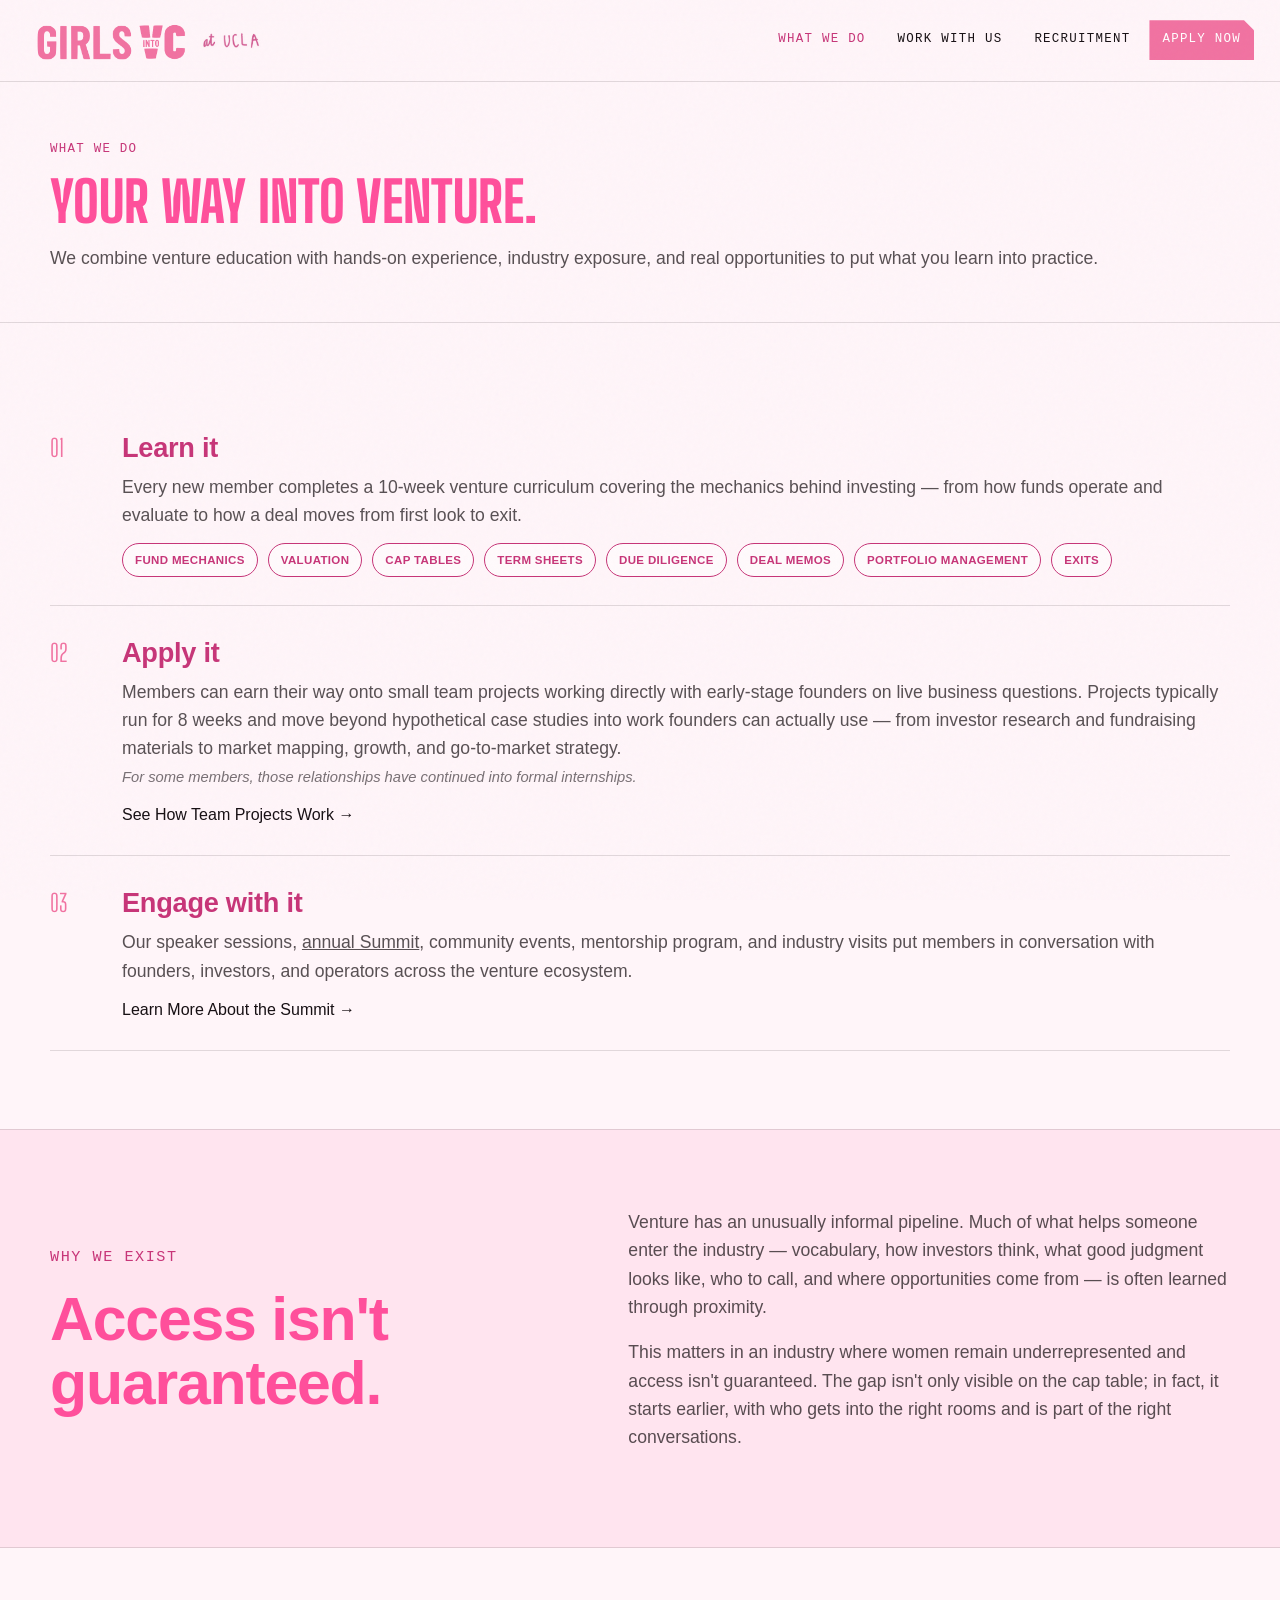
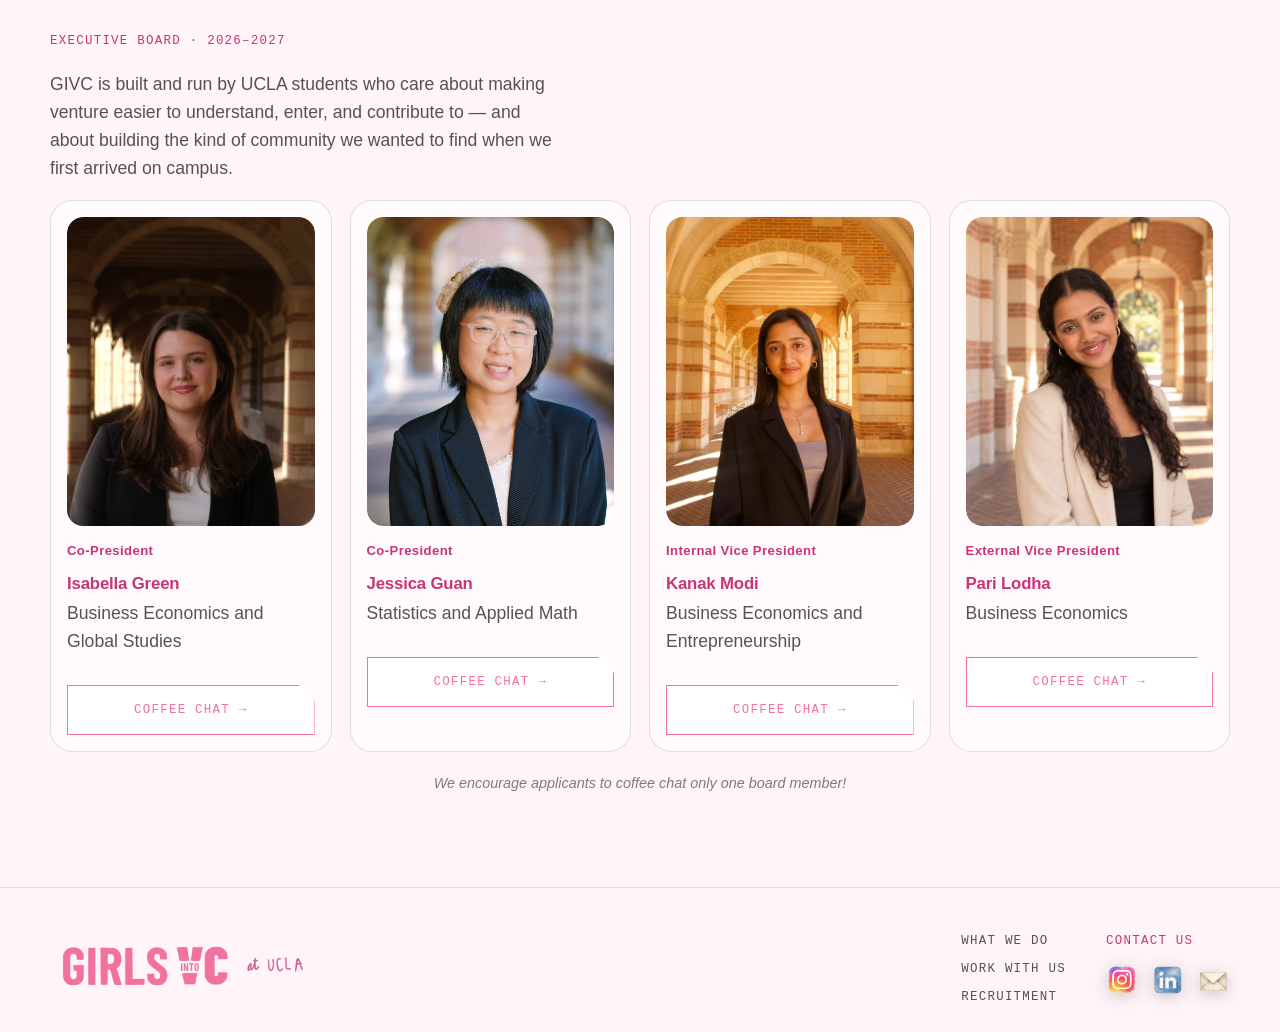
==== commit 79336c42: "Expand the community photo stack to 6 photos, use aanyalall.com's email icon - Scrapbook fan now sho" ====
--- a/about.html
+++ b/about.html
@@ -147,7 +147,7 @@
         <div class="footer-socials">
           <a href="https://www.instagram.com/girlsintovc.ucla/" target="_blank" rel="noopener" title="instagram"><img src="images/social-instagram.webp" alt="Instagram"></a>
           <a href="https://www.linkedin.com/company/girls-into-vc-at-ucla" target="_blank" rel="noopener" title="linkedin"><img src="images/social-linkedin.webp" alt="LinkedIn"></a>
-          <a href="mailto:girlsintovcatucla@gmail.com" title="email"><img src="images/social-email.svg" alt="Email"></a>
+          <a href="mailto:girlsintovcatucla@gmail.com" title="email"><img src="images/social-email.png" alt="Email"></a>
         </div>
       </div>
     </div>  </footer>
--- a/styles.css
+++ b/styles.css
@@ -598,6 +598,24 @@
 .polaroid-fan.is-open .polaroid-wrap:nth-child(3) { transform: translateX(calc(-50% + 84px)) rotate(-1.5deg); z-index: 3; }
 .polaroid-fan.is-open .polaroid-wrap:nth-child(4) { transform: translateX(calc(-50% + 250px)) rotate(3deg); z-index: 4; }
 
+/* Six-photo variant of the scrapbook fan — same stack/spread mechanic,
+   wider spread and an extra couple of z-index layers. */
+.polaroid-fan-6 { max-width: 900px; }
+
+.polaroid-fan-6 .polaroid-wrap:nth-child(1) { transform: translateX(-50%) rotate(-4deg) translateY(2px); z-index: 6; }
+.polaroid-fan-6 .polaroid-wrap:nth-child(2) { transform: translateX(-50%) rotate(2deg); z-index: 5; }
+.polaroid-fan-6 .polaroid-wrap:nth-child(3) { transform: translateX(-50%) rotate(-2deg) translateY(1px); z-index: 4; }
+.polaroid-fan-6 .polaroid-wrap:nth-child(4) { transform: translateX(-50%) rotate(3deg) translateY(3px); z-index: 3; }
+.polaroid-fan-6 .polaroid-wrap:nth-child(5) { transform: translateX(-50%) rotate(-1deg) translateY(2px); z-index: 2; }
+.polaroid-fan-6 .polaroid-wrap:nth-child(6) { transform: translateX(-50%) rotate(1.5deg) translateY(1px); z-index: 1; }
+
+.polaroid-fan-6.is-open .polaroid-wrap:nth-child(1) { transform: translateX(calc(-50% - 350px)) rotate(-6deg); z-index: 1; }
+.polaroid-fan-6.is-open .polaroid-wrap:nth-child(2) { transform: translateX(calc(-50% - 210px)) rotate(3deg); z-index: 2; }
+.polaroid-fan-6.is-open .polaroid-wrap:nth-child(3) { transform: translateX(calc(-50% - 70px)) rotate(-2deg); z-index: 3; }
+.polaroid-fan-6.is-open .polaroid-wrap:nth-child(4) { transform: translateX(calc(-50% + 70px)) rotate(2deg); z-index: 4; }
+.polaroid-fan-6.is-open .polaroid-wrap:nth-child(5) { transform: translateX(calc(-50% + 210px)) rotate(-3deg); z-index: 5; }
+.polaroid-fan-6.is-open .polaroid-wrap:nth-child(6) { transform: translateX(calc(-50% + 350px)) rotate(6deg); z-index: 6; }
+
 /* Clean, edge-to-edge photo cards — rounded corners and a soft shadow,
    not the print-style white-bordered polaroid look. */
 .polaroid {
@@ -652,6 +670,14 @@
   .polaroid-fan.is-open .polaroid-wrap:nth-child(2) { transform: translateX(calc(-50% - 32px)) rotate(1.5deg); }
   .polaroid-fan.is-open .polaroid-wrap:nth-child(3) { transform: translateX(calc(-50% + 32px)) rotate(-1.5deg); }
   .polaroid-fan.is-open .polaroid-wrap:nth-child(4) { transform: translateX(calc(-50% + 96px)) rotate(3deg); }
+
+  .polaroid-fan-6 { height: 320px; }
+  .polaroid-fan-6.is-open .polaroid-wrap:nth-child(1) { transform: translateX(calc(-50% - 140px)) rotate(-6deg); }
+  .polaroid-fan-6.is-open .polaroid-wrap:nth-child(2) { transform: translateX(calc(-50% - 84px)) rotate(3deg); }
+  .polaroid-fan-6.is-open .polaroid-wrap:nth-child(3) { transform: translateX(calc(-50% - 28px)) rotate(-2deg); }
+  .polaroid-fan-6.is-open .polaroid-wrap:nth-child(4) { transform: translateX(calc(-50% + 28px)) rotate(2deg); }
+  .polaroid-fan-6.is-open .polaroid-wrap:nth-child(5) { transform: translateX(calc(-50% + 84px)) rotate(-3deg); }
+  .polaroid-fan-6.is-open .polaroid-wrap:nth-child(6) { transform: translateX(calc(-50% + 140px)) rotate(6deg); }
 }
 
 .testimonials-section {
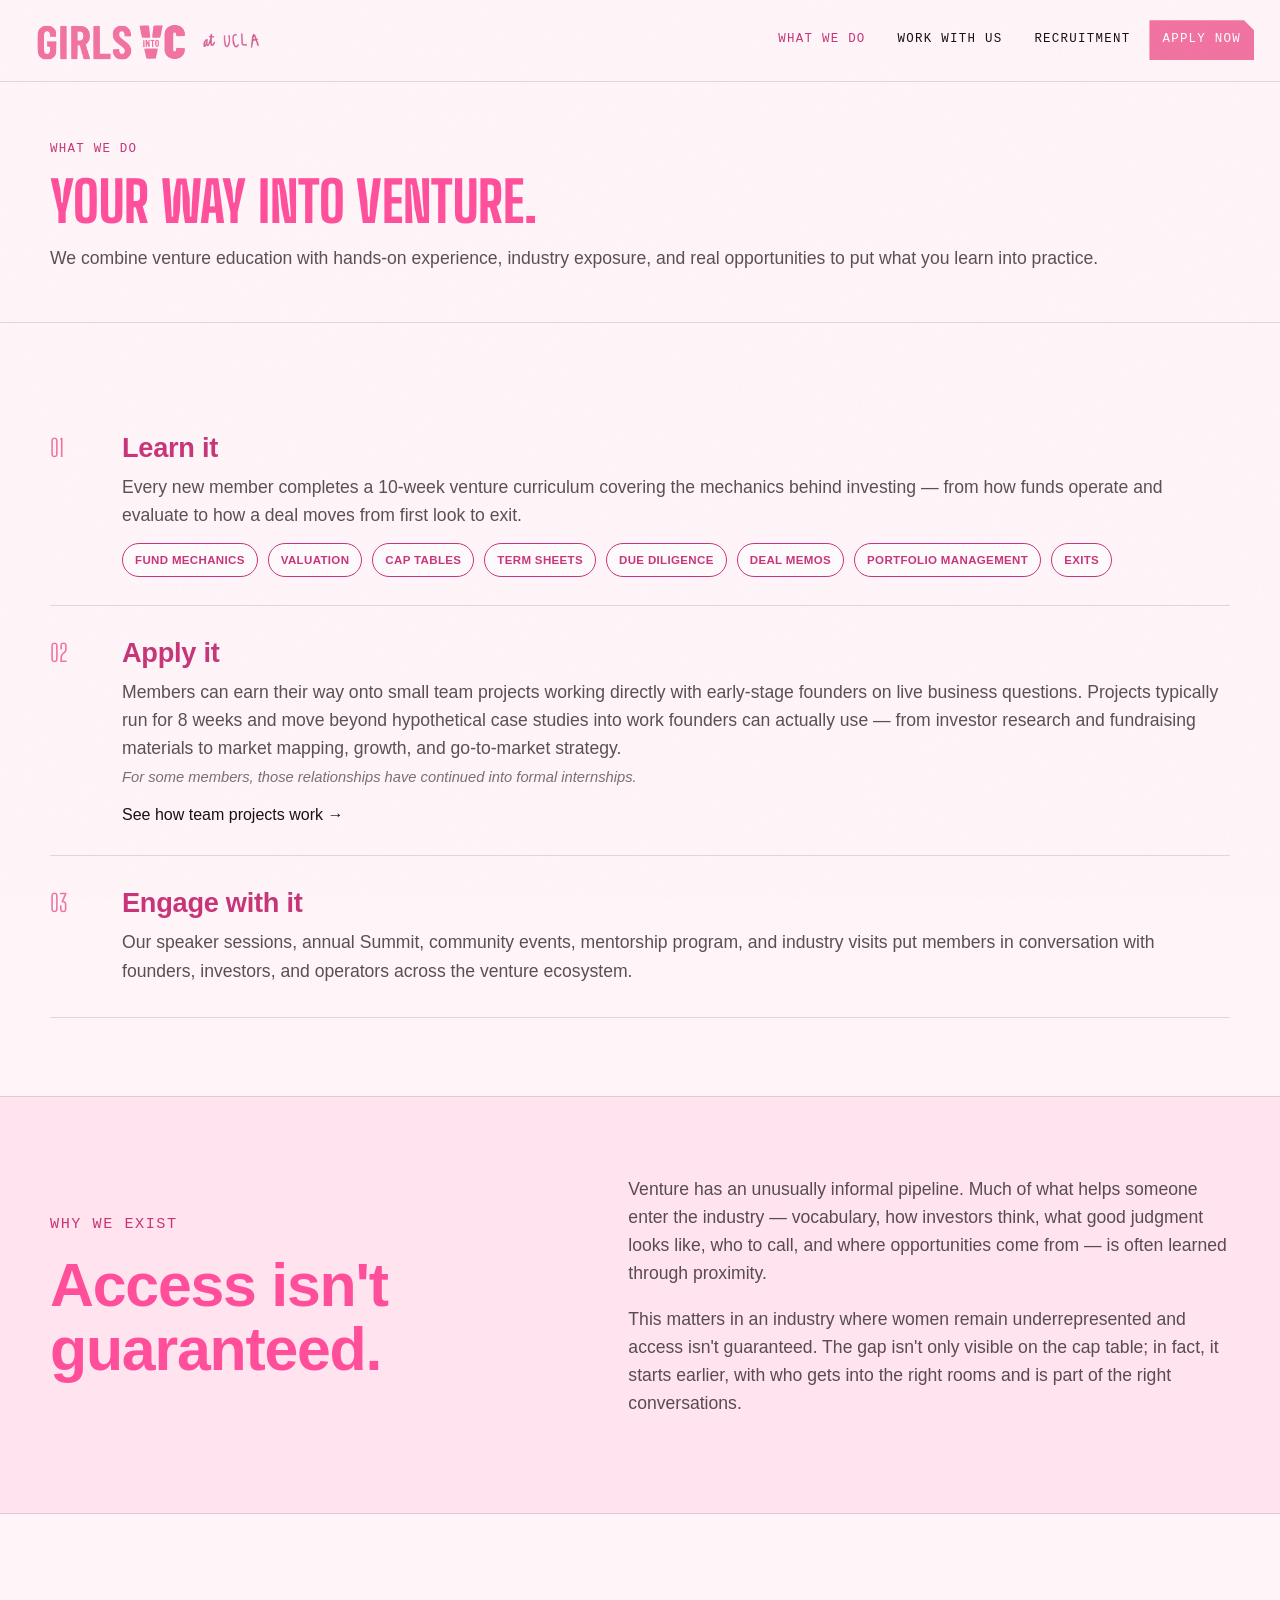
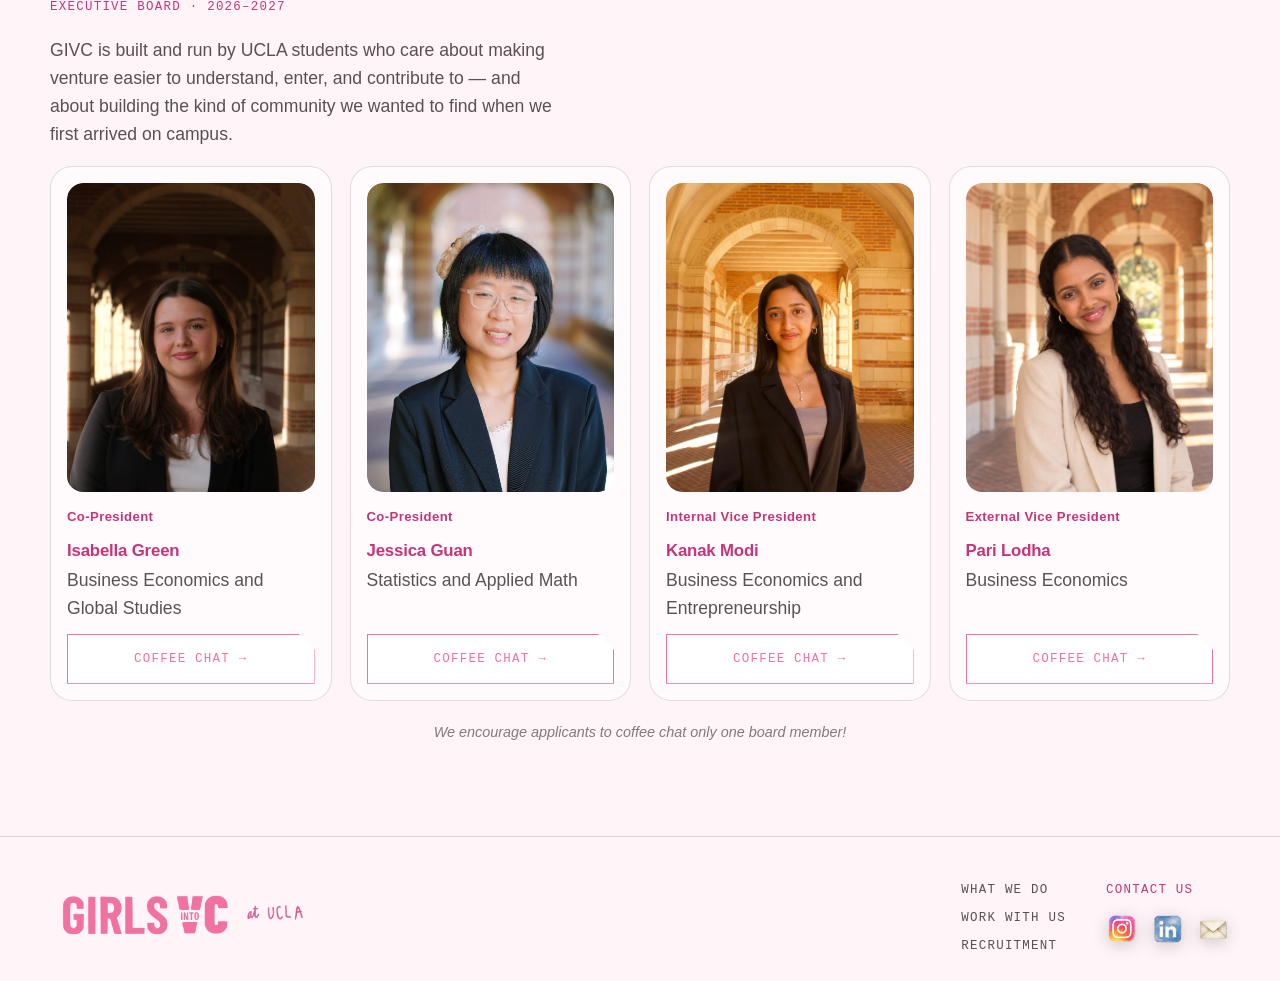
==== commit ad84e8b5: "Clean URLs, direct apply link, board button alignment, summit/copy fixes - Add vercel.json with clea" ====
--- a/about.html
+++ b/about.html
@@ -9,16 +9,16 @@
 </head>
 <body>
   <nav class="site-nav">
-    <a class="nav-logo" href="index.html" aria-label="Girls Into VC at UCLA home">
+    <a class="nav-logo" href="/" aria-label="Girls Into VC at UCLA home">
       <img src="images/givc-logo-transparent.png" alt="Girls Into VC">
       <img class="at-ucla-badge" src="images/at-ucla-pink-text.webp" alt="at UCLA">
     </a>
     <button class="nav-toggle" type="button" aria-label="Open menu" aria-expanded="false"><span></span></button>
     <div class="nav-links" aria-label="Primary navigation">
-      <a class="current" href="about.html">What We Do</a>
-      <a href="work-with-us.html">Work With Us</a>
-      <a href="recruitment.html">Recruitment</a>
-      <a class="nav-cta" href="recruitment.html#apply">Apply Now</a>
+      <a class="current" href="/about">What We Do</a>
+      <a href="/work-with-us">Work With Us</a>
+      <a href="/recruitment">Recruitment</a>
+      <a class="nav-cta" href="https://docs.google.com/forms/d/e/1FAIpQLScCQbXi9iYOBDHio7x1NEe8_FWhjAjhLZOOHLYXwaXuUrCorQ/viewform" target="_blank" rel="noopener">Apply Now</a>
     </div>
   </nav>
 
@@ -59,7 +59,7 @@
               <h3>Apply it</h3>
               <p>Members can earn their way onto small team projects working directly with early-stage founders on live business questions. Projects typically run for 8 weeks and move beyond hypothetical case studies into work founders can actually use — from investor research and fundraising materials to market mapping, growth, and go-to-market strategy.</p>
               <p style="font-style:italic; color:var(--muted); font-size:0.92rem;">For some members, those relationships have continued into formal internships.</p>
-              <a href="work-with-us.html#testimonials" class="quicklinks" style="display:inline-block; margin-top:8px;">See How Team Projects Work →</a>
+              <a href="/work-with-us#testimonials" class="quicklinks" style="display:inline-block; margin-top:8px;">See how team projects work →</a>
             </div>
           </article>
 
@@ -67,8 +67,7 @@
             <span class="staircase-num">03</span>
             <div class="staircase-body">
               <h3>Engage with it</h3>
-              <p>Our speaker sessions, <a href="https://docs.google.com/document/d/1oYAmvfQmkn3XnfbF5a9_8lpJH3d6oWMxMh4d_36EObQ/edit?tab=t.0#heading=h.f1riwa4eept9" target="_blank" rel="noopener" style="text-decoration:underline;">annual Summit</a>, community events, mentorship program, and industry visits put members in conversation with founders, investors, and operators across the venture ecosystem.</p>
-              <a href="https://docs.google.com/document/d/1oYAmvfQmkn3XnfbF5a9_8lpJH3d6oWMxMh4d_36EObQ/edit?tab=t.0#heading=h.f1riwa4eept9" target="_blank" rel="noopener" class="quicklinks" style="display:inline-block; margin-top:8px;">Learn More About the Summit →</a>
+              <p>Our speaker sessions, annual Summit, community events, mentorship program, and industry visits put members in conversation with founders, investors, and operators across the venture ecosystem.</p>
             </div>
           </article>
         </div>
@@ -104,28 +103,28 @@
             <p class="member-meta" style="text-transform:none;">Co-President</p>
             <h3>Isabella Green</h3>
             <p style="margin-top:4px;">Business Economics and Global Studies</p>
-            <a class="btn btn-outline-pink" style="margin-top:12px; width:100%;" href="https://cal.com/isabella-green/givc-coffee-chat" target="_blank" rel="noopener">Coffee Chat →</a>
+            <a class="btn btn-outline-pink" style="width:100%;" href="https://cal.com/isabella-green/givc-coffee-chat" target="_blank" rel="noopener">Coffee Chat →</a>
           </article>
           <article class="exec-card reveal">
             <div class="exec-photo"><img src="images/board/jessica-guan.webp" alt="Jessica Guan" style="width:100%; height:100%; object-fit:cover; border-radius:16px;"></div>
             <p class="member-meta" style="text-transform:none;">Co-President</p>
             <h3>Jessica Guan</h3>
             <p style="margin-top:4px;">Statistics and Applied Math</p>
-            <a class="btn btn-outline-pink" style="margin-top:12px; width:100%;" href="#" target="_blank" rel="noopener">Coffee Chat →</a>
+            <a class="btn btn-outline-pink" style="width:100%;" href="#" target="_blank" rel="noopener">Coffee Chat →</a>
           </article>
           <article class="exec-card reveal">
             <div class="exec-photo"><img src="images/board/kanak-modi.webp" alt="Kanak Modi" style="width:100%; height:100%; object-fit:cover; border-radius:16px;"></div>
             <p class="member-meta" style="text-transform:none;">Internal Vice President</p>
             <h3>Kanak Modi</h3>
             <p style="margin-top:4px;">Business Economics and Entrepreneurship</p>
-            <a class="btn btn-outline-pink" style="margin-top:12px; width:100%;" href="https://cal.com/kanakmodi/15min" target="_blank" rel="noopener">Coffee Chat →</a>
+            <a class="btn btn-outline-pink" style="width:100%;" href="https://cal.com/kanakmodi/15min" target="_blank" rel="noopener">Coffee Chat →</a>
           </article>
           <article class="exec-card reveal">
             <div class="exec-photo"><img src="images/board/pari-lodha.webp" alt="Pari Lodha" style="width:100%; height:100%; object-fit:cover; border-radius:16px;"></div>
             <p class="member-meta" style="text-transform:none;">External Vice President</p>
             <h3>Pari Lodha</h3>
             <p style="margin-top:4px;">Business Economics</p>
-            <a class="btn btn-outline-pink" style="margin-top:12px; width:100%;" href="https://cal.com/pari-lodha-ehaahs/givc-coffee-chat" target="_blank" rel="noopener">Coffee Chat →</a>
+            <a class="btn btn-outline-pink" style="width:100%;" href="https://cal.com/pari-lodha-ehaahs/givc-coffee-chat" target="_blank" rel="noopener">Coffee Chat →</a>
           </article>
         </div>
         <p class="reveal" style="text-align:center; font-style:italic; opacity:0.75; font-size:0.9rem; margin-top:20px;">We encourage applicants to coffee chat only one board member!</p>
@@ -136,11 +135,11 @@
 
   <footer class="site-footer">
     <div class="wrap footer-grid">
-      <a class="footer-logo" href="index.html"><img src="images/givc-logo-transparent.png" alt="Girls Into VC"><img class="at-ucla-badge" src="images/at-ucla-pink-text.webp" alt="at UCLA"></a>
+      <a class="footer-logo" href="/"><img src="images/givc-logo-transparent.png" alt="Girls Into VC"><img class="at-ucla-badge" src="images/at-ucla-pink-text.webp" alt="at UCLA"></a>
       <div class="footer-links">
-        <a href="about.html">What We Do</a>
-        <a href="work-with-us.html">Work With Us</a>
-        <a href="recruitment.html">Recruitment</a>
+        <a href="/about">What We Do</a>
+        <a href="/work-with-us">Work With Us</a>
+        <a href="/recruitment">Recruitment</a>
       </div>
       <div class="footer-contact">
         <p class="eyebrow">Contact Us</p>
--- a/styles.css
+++ b/styles.css
@@ -598,9 +598,14 @@
 .polaroid-fan.is-open .polaroid-wrap:nth-child(3) { transform: translateX(calc(-50% + 84px)) rotate(-1.5deg); z-index: 3; }
 .polaroid-fan.is-open .polaroid-wrap:nth-child(4) { transform: translateX(calc(-50% + 250px)) rotate(3deg); z-index: 4; }
 
-/* Six-photo variant of the scrapbook fan — same stack/spread mechanic,
-   wider spread and an extra couple of z-index layers. */
-.polaroid-fan-6 { max-width: 900px; }
+/* Six-photo variant of the scrapbook fan. Closed, it's the same tight
+   stack as the 4-photo version. Open, instead of spreading all six into
+   one crowded line, it opens into a two-row grid so every photo gets
+   room to actually be seen. */
+.polaroid-fan-6 {
+  max-width: 900px;
+  transition: height 480ms var(--ease);
+}
 
 .polaroid-fan-6 .polaroid-wrap:nth-child(1) { transform: translateX(-50%) rotate(-4deg) translateY(2px); z-index: 6; }
 .polaroid-fan-6 .polaroid-wrap:nth-child(2) { transform: translateX(-50%) rotate(2deg); z-index: 5; }
@@ -609,12 +614,29 @@
 .polaroid-fan-6 .polaroid-wrap:nth-child(5) { transform: translateX(-50%) rotate(-1deg) translateY(2px); z-index: 2; }
 .polaroid-fan-6 .polaroid-wrap:nth-child(6) { transform: translateX(-50%) rotate(1.5deg) translateY(1px); z-index: 1; }
 
-.polaroid-fan-6.is-open .polaroid-wrap:nth-child(1) { transform: translateX(calc(-50% - 350px)) rotate(-6deg); z-index: 1; }
-.polaroid-fan-6.is-open .polaroid-wrap:nth-child(2) { transform: translateX(calc(-50% - 210px)) rotate(3deg); z-index: 2; }
-.polaroid-fan-6.is-open .polaroid-wrap:nth-child(3) { transform: translateX(calc(-50% - 70px)) rotate(-2deg); z-index: 3; }
-.polaroid-fan-6.is-open .polaroid-wrap:nth-child(4) { transform: translateX(calc(-50% + 70px)) rotate(2deg); z-index: 4; }
-.polaroid-fan-6.is-open .polaroid-wrap:nth-child(5) { transform: translateX(calc(-50% + 210px)) rotate(-3deg); z-index: 5; }
-.polaroid-fan-6.is-open .polaroid-wrap:nth-child(6) { transform: translateX(calc(-50% + 350px)) rotate(6deg); z-index: 6; }
+/* Open state is a real grid, not more absolute-position math — photos are
+   never forced into a fixed aspect ratio (see .polaroid img below), so
+   row heights need to size themselves to whatever each photo actually is. */
+.polaroid-fan-6.is-open {
+  position: static;
+  height: auto;
+  display: grid;
+  grid-template-columns: repeat(3, 1fr);
+  gap: 28px;
+  align-items: start;
+}
+
+.polaroid-fan-6.is-open .polaroid-wrap {
+  position: static;
+}
+
+.polaroid-fan-6.is-open .polaroid-wrap:nth-child(1) { transform: rotate(-3deg); z-index: 1; }
+.polaroid-fan-6.is-open .polaroid-wrap:nth-child(2) { transform: rotate(2deg); z-index: 2; }
+.polaroid-fan-6.is-open .polaroid-wrap:nth-child(3) { transform: rotate(-2deg); z-index: 3; }
+.polaroid-fan-6.is-open .polaroid-wrap:nth-child(4) { transform: rotate(3deg); z-index: 4; }
+.polaroid-fan-6.is-open .polaroid-wrap:nth-child(5) { transform: rotate(-1.5deg); z-index: 5; }
+.polaroid-fan-6.is-open .polaroid-wrap:nth-child(6) { transform: rotate(2.5deg); z-index: 6; }
+.polaroid-fan-6.is-open .polaroid { width: 100%; }
 
 /* Clean, edge-to-edge photo cards — rounded corners and a soft shadow,
    not the print-style white-bordered polaroid look. */
@@ -635,8 +657,7 @@
 .polaroid img {
   display: block;
   width: 100%;
-  aspect-ratio: 4 / 5;
-  object-fit: cover;
+  height: auto;
 }
 
 .summit-photos {
@@ -672,12 +693,7 @@
   .polaroid-fan.is-open .polaroid-wrap:nth-child(4) { transform: translateX(calc(-50% + 96px)) rotate(3deg); }
 
   .polaroid-fan-6 { height: 320px; }
-  .polaroid-fan-6.is-open .polaroid-wrap:nth-child(1) { transform: translateX(calc(-50% - 140px)) rotate(-6deg); }
-  .polaroid-fan-6.is-open .polaroid-wrap:nth-child(2) { transform: translateX(calc(-50% - 84px)) rotate(3deg); }
-  .polaroid-fan-6.is-open .polaroid-wrap:nth-child(3) { transform: translateX(calc(-50% - 28px)) rotate(-2deg); }
-  .polaroid-fan-6.is-open .polaroid-wrap:nth-child(4) { transform: translateX(calc(-50% + 28px)) rotate(2deg); }
-  .polaroid-fan-6.is-open .polaroid-wrap:nth-child(5) { transform: translateX(calc(-50% + 84px)) rotate(-3deg); }
-  .polaroid-fan-6.is-open .polaroid-wrap:nth-child(6) { transform: translateX(calc(-50% + 140px)) rotate(6deg); }
+  .polaroid-fan-6.is-open { grid-template-columns: repeat(2, 1fr); gap: 18px; }
 }
 
 .testimonials-section {
@@ -916,12 +932,17 @@
 }
 
 .exec-card {
+  display: flex;
+  flex-direction: column;
   border: 1px solid var(--line);
   border-radius: 22px;
   padding: 16px;
   background: rgba(255, 255, 255, 0.6);
   transition: transform 320ms var(--ease), box-shadow 320ms var(--ease);
 }
+
+.exec-card .btn { margin-top: auto; }
+.exec-card > p:last-of-type { margin-bottom: 12px; }
 
 .exec-card:hover {
   transform: translateY(-4px);
@@ -1057,6 +1078,48 @@
 .reveal.visible {
   opacity: 1;
   transform: translateY(0);
+}
+
+/* Hero intro paragraph — split into words by script.js, each word
+   blurs/fades/rises in with a short stagger instead of the whole
+   paragraph fading in as one block. */
+.split-reveal .word {
+  display: inline-block;
+  opacity: 0;
+  filter: blur(4px);
+  transform: translateY(0.35em);
+  transition: opacity 640ms var(--ease), transform 640ms var(--ease), filter 640ms var(--ease);
+  transition-delay: calc(var(--i, 0) * 26ms);
+}
+
+.split-reveal.visible .word {
+  opacity: 1;
+  filter: blur(0);
+  transform: translateY(0);
+}
+
+/* Photo banners — a left-to-right clip wipe reveals the frame while the
+   image itself settles from a slight zoom + desaturation, like a print
+   developing, instead of a plain fade. */
+.photo-wipe {
+  overflow: hidden;
+  clip-path: inset(0 100% 0 0);
+  transition: clip-path 1000ms cubic-bezier(0.65, 0, 0.35, 1);
+}
+
+.photo-wipe img {
+  transform: scale(1.15);
+  filter: saturate(0.6) brightness(0.94);
+  transition: transform 1300ms cubic-bezier(0.16, 1, 0.3, 1), filter 1300ms ease;
+}
+
+.photo-wipe.visible {
+  clip-path: inset(0 0 0 0);
+}
+
+.photo-wipe.visible img {
+  transform: scale(1);
+  filter: saturate(1) brightness(1);
 }
 
 @media (min-width: 720px) {
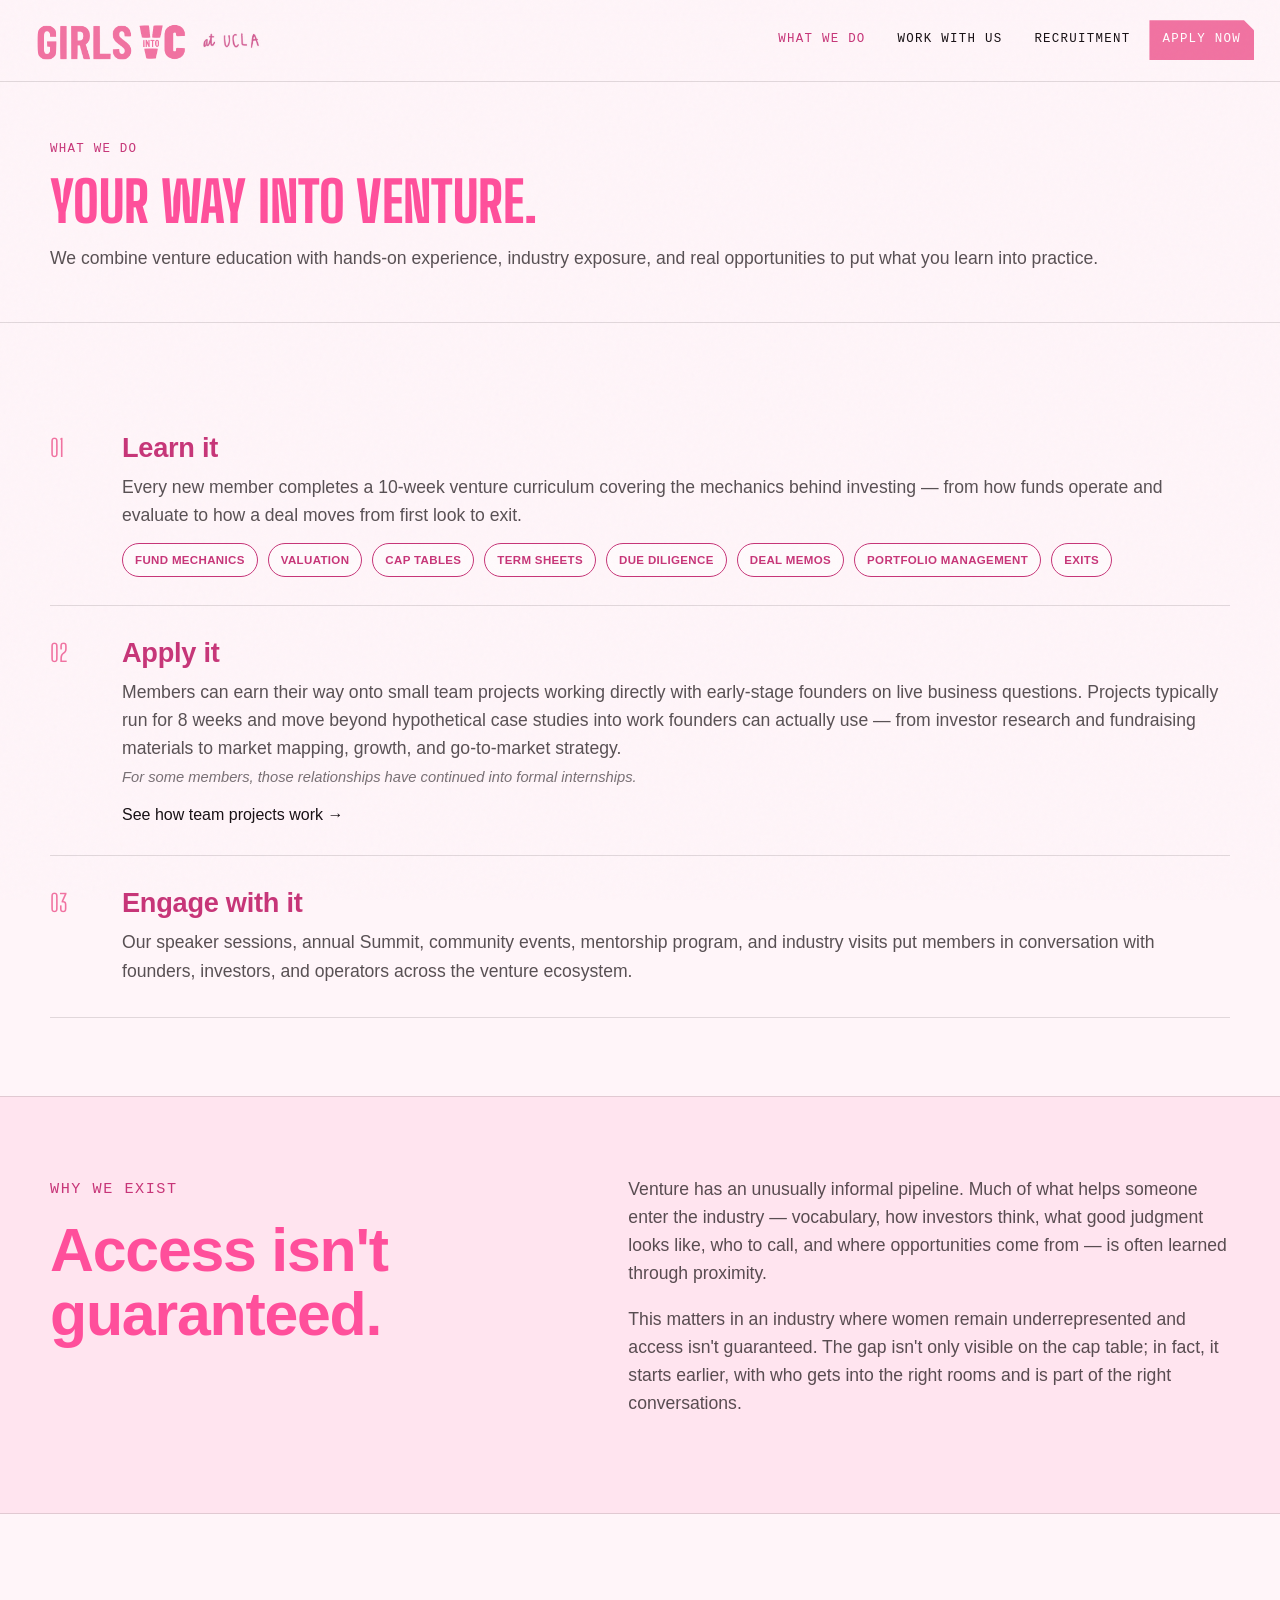
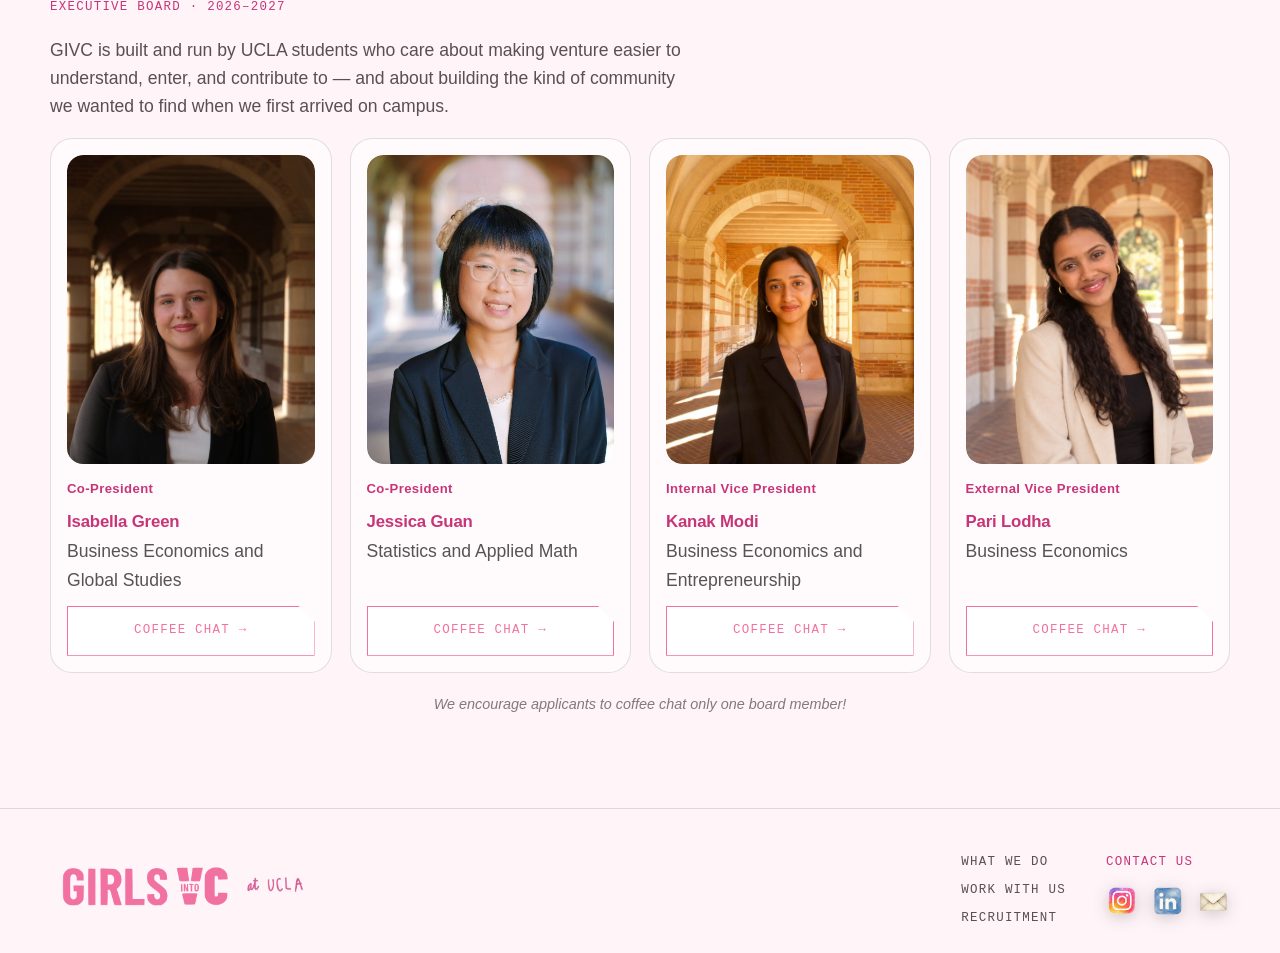
==== commit 6a271d75: "Revamp community photo grid and fix alignment issues Swap in a higher-quality archway photo from Kan" ====
--- a/about.html
+++ b/about.html
@@ -76,7 +76,7 @@
 
     <!-- WHY WE EXIST -->
     <section class="section pink">
-      <div class="wrap split" style="align-items:center;">
+      <div class="wrap split">
         <div class="reveal">
           <p class="eyebrow" style="font-size:0.95rem;">Why We Exist</p>
           <h2>Access isn't guaranteed.</h2>
@@ -110,7 +110,7 @@
             <p class="member-meta" style="text-transform:none;">Co-President</p>
             <h3>Jessica Guan</h3>
             <p style="margin-top:4px;">Statistics and Applied Math</p>
-            <a class="btn btn-outline-pink" style="width:100%;" href="#" target="_blank" rel="noopener">Coffee Chat →</a>
+            <a class="btn btn-outline-pink" style="width:100%;" href="https://cal.com/jessica-guan/givc-coffee-chat" target="_blank" rel="noopener">Coffee Chat →</a>
           </article>
           <article class="exec-card reveal">
             <div class="exec-photo"><img src="images/board/kanak-modi.webp" alt="Kanak Modi" style="width:100%; height:100%; object-fit:cover; border-radius:16px;"></div>
--- a/styles.css
+++ b/styles.css
@@ -518,10 +518,9 @@
   box-shadow: 0 26px 64px rgba(199, 53, 120, 0.16);
 }
 
-/* Community section — a centered pile of polaroids. Opening the stack
-   reveals a centered "meet the girls!" moment below the photos: the
-   handwritten wordmark, the two star stickers, and a learn-more CTA, all
-   fading in together. */
+/* Community section — a centered grid of polaroids with a "meet the
+   girls!" moment (handwritten wordmark, two star stickers, learn-more CTA)
+   underneath. */
 .community-photos {
   position: relative;
   text-align: center;
@@ -531,33 +530,14 @@
   position: absolute;
   width: 40px;
   height: auto;
-  opacity: 0;
-  transform: scale(0.5) rotate(-15deg);
-  transition: opacity 360ms var(--ease) 80ms, transform 360ms var(--ease) 80ms;
-  pointer-events: none;
   z-index: 5;
 }
 
-.community-mosaic.is-open .community-star {
-  opacity: 1;
-  transform: scale(1) rotate(-15deg);
-}
-
-.star-1 { top: 0; right: 8%; }
-.star-2 { bottom: 4%; left: 6%; transform: scale(0.5) rotate(12deg); }
-.community-mosaic.is-open .star-2 { transform: scale(1) rotate(12deg); }
+.star-1 { top: 0; right: 8%; transform: rotate(-15deg); }
+.star-2 { bottom: 4%; left: 6%; transform: rotate(12deg); }
 
 .community-reveal {
-  max-height: 0;
-  opacity: 0;
-  overflow: hidden;
   text-align: center;
-  transition: max-height 420ms var(--ease), opacity 320ms var(--ease), margin-top 420ms ease;
-}
-
-.community-mosaic.is-open .community-reveal {
-  max-height: 160px;
-  opacity: 1;
   margin-top: 14px;
 }
 
@@ -568,88 +548,38 @@
   margin: 12px auto 10px;
 }
 
-/* Scrapbook — a pile of polaroid prints, stacked to the right by default.
-   Click (or Enter/Space) spreads them into a centered fan; click again to
-   restack. Every .polaroid-wrap sits at a fixed anchor via absolute
-   positioning, and only .transform moves — no layout shift — so both the
-   stack and the spread animate smoothly. */
+/* Scrapbook grid — six polaroid prints, each given a slight rotation so
+   it reads as a scattered photo pile rather than a rigid grid. Photos are
+   never forced into a fixed aspect ratio (see .polaroid img below), so
+   row heights size themselves to whatever each photo actually is. */
 .polaroid-fan {
-  position: relative;
-  height: 360px;
-  max-width: 720px;
+  max-width: 640px;
   margin: 12px auto 0;
-  cursor: pointer;
-}
-
-.polaroid-wrap {
-  position: absolute;
-  top: 0;
-  left: 50%;
-  transition: transform 480ms var(--ease);
-}
-
-.polaroid-wrap:nth-child(1) { transform: translateX(-50%) rotate(-3deg) translateY(2px); z-index: 4; }
-.polaroid-wrap:nth-child(2) { transform: translateX(-50%) rotate(1.5deg); z-index: 3; }
-.polaroid-wrap:nth-child(3) { transform: translateX(-50%) rotate(-1deg) translateY(1px); z-index: 2; }
-.polaroid-wrap:nth-child(4) { transform: translateX(-50%) rotate(2deg) translateY(3px); z-index: 1; }
-
-.polaroid-fan.is-open .polaroid-wrap:nth-child(1) { transform: translateX(calc(-50% - 250px)) rotate(-3deg); z-index: 1; }
-.polaroid-fan.is-open .polaroid-wrap:nth-child(2) { transform: translateX(calc(-50% - 84px)) rotate(1.5deg); z-index: 2; }
-.polaroid-fan.is-open .polaroid-wrap:nth-child(3) { transform: translateX(calc(-50% + 84px)) rotate(-1.5deg); z-index: 3; }
-.polaroid-fan.is-open .polaroid-wrap:nth-child(4) { transform: translateX(calc(-50% + 250px)) rotate(3deg); z-index: 4; }
-
-/* Six-photo variant of the scrapbook fan. Closed, it's the same tight
-   stack as the 4-photo version. Open, instead of spreading all six into
-   one crowded line, it opens into a two-row grid so every photo gets
-   room to actually be seen. */
-.polaroid-fan-6 {
-  max-width: 900px;
-  transition: height 480ms var(--ease);
-}
-
-.polaroid-fan-6 .polaroid-wrap:nth-child(1) { transform: translateX(-50%) rotate(-4deg) translateY(2px); z-index: 6; }
-.polaroid-fan-6 .polaroid-wrap:nth-child(2) { transform: translateX(-50%) rotate(2deg); z-index: 5; }
-.polaroid-fan-6 .polaroid-wrap:nth-child(3) { transform: translateX(-50%) rotate(-2deg) translateY(1px); z-index: 4; }
-.polaroid-fan-6 .polaroid-wrap:nth-child(4) { transform: translateX(-50%) rotate(3deg) translateY(3px); z-index: 3; }
-.polaroid-fan-6 .polaroid-wrap:nth-child(5) { transform: translateX(-50%) rotate(-1deg) translateY(2px); z-index: 2; }
-.polaroid-fan-6 .polaroid-wrap:nth-child(6) { transform: translateX(-50%) rotate(1.5deg) translateY(1px); z-index: 1; }
-
-/* Open state is a real grid, not more absolute-position math — photos are
-   never forced into a fixed aspect ratio (see .polaroid img below), so
-   row heights need to size themselves to whatever each photo actually is. */
-.polaroid-fan-6.is-open {
-  position: static;
-  height: auto;
   display: grid;
   grid-template-columns: repeat(3, 1fr);
-  gap: 28px;
+  gap: 16px;
   align-items: start;
 }
 
-.polaroid-fan-6.is-open .polaroid-wrap {
-  position: static;
-}
-
-.polaroid-fan-6.is-open .polaroid-wrap:nth-child(1) { transform: rotate(-3deg); z-index: 1; }
-.polaroid-fan-6.is-open .polaroid-wrap:nth-child(2) { transform: rotate(2deg); z-index: 2; }
-.polaroid-fan-6.is-open .polaroid-wrap:nth-child(3) { transform: rotate(-2deg); z-index: 3; }
-.polaroid-fan-6.is-open .polaroid-wrap:nth-child(4) { transform: rotate(3deg); z-index: 4; }
-.polaroid-fan-6.is-open .polaroid-wrap:nth-child(5) { transform: rotate(-1.5deg); z-index: 5; }
-.polaroid-fan-6.is-open .polaroid-wrap:nth-child(6) { transform: rotate(2.5deg); z-index: 6; }
-.polaroid-fan-6.is-open .polaroid { width: 100%; }
+.polaroid-wrap:nth-child(1) { transform: rotate(-3deg); }
+.polaroid-wrap:nth-child(2) { transform: rotate(2deg); }
+.polaroid-wrap:nth-child(3) { transform: rotate(-2deg); }
+.polaroid-wrap:nth-child(4) { transform: rotate(3deg); }
+.polaroid-wrap:nth-child(5) { transform: rotate(-1.5deg); }
+.polaroid-wrap:nth-child(6) { transform: rotate(2.5deg); }
 
 /* Clean, edge-to-edge photo cards — rounded corners and a soft shadow,
    not the print-style white-bordered polaroid look. */
 .polaroid {
   position: relative;
-  width: 220px;
+  width: 100%;
   border-radius: 18px;
   overflow: hidden;
   box-shadow: 0 10px 24px rgba(23, 16, 20, 0.16), 0 2px 6px rgba(23, 16, 20, 0.1);
   transition: transform 320ms var(--ease), box-shadow 320ms var(--ease);
 }
 
-.polaroid-fan.is-open .polaroid:hover {
+.polaroid:hover {
   transform: translateY(-12px) scale(1.04);
   box-shadow: 0 20px 38px rgba(23, 16, 20, 0.22);
 }
@@ -685,15 +615,7 @@
 }
 
 @media (max-width: 760px) {
-  .polaroid-fan { height: 300px; }
-  .polaroid { width: 168px; }
-  .polaroid-fan.is-open .polaroid-wrap:nth-child(1) { transform: translateX(calc(-50% - 96px)) rotate(-3deg); }
-  .polaroid-fan.is-open .polaroid-wrap:nth-child(2) { transform: translateX(calc(-50% - 32px)) rotate(1.5deg); }
-  .polaroid-fan.is-open .polaroid-wrap:nth-child(3) { transform: translateX(calc(-50% + 32px)) rotate(-1.5deg); }
-  .polaroid-fan.is-open .polaroid-wrap:nth-child(4) { transform: translateX(calc(-50% + 96px)) rotate(3deg); }
-
-  .polaroid-fan-6 { height: 320px; }
-  .polaroid-fan-6.is-open { grid-template-columns: repeat(2, 1fr); gap: 18px; }
+  .polaroid-fan { grid-template-columns: repeat(2, 1fr); gap: 18px; }
 }
 
 .testimonials-section {
@@ -977,7 +899,6 @@
 .faq {
   display: grid;
   gap: 10px;
-  max-width: 880px;
 }
 
 .faq details {
@@ -1126,7 +1047,6 @@
   .wrap { width: min(100% - 56px, var(--container)); }
   .hero-grid,
   .split { grid-template-columns: 0.95fr 1.05fr; }
-  .section-head { grid-template-columns: 0.9fr 1.1fr; align-items: end; }
   .footer-grid { grid-template-columns: auto 1fr auto; align-items: start; gap: 40px; }
   .footer-links { justify-self: end; }
 }
